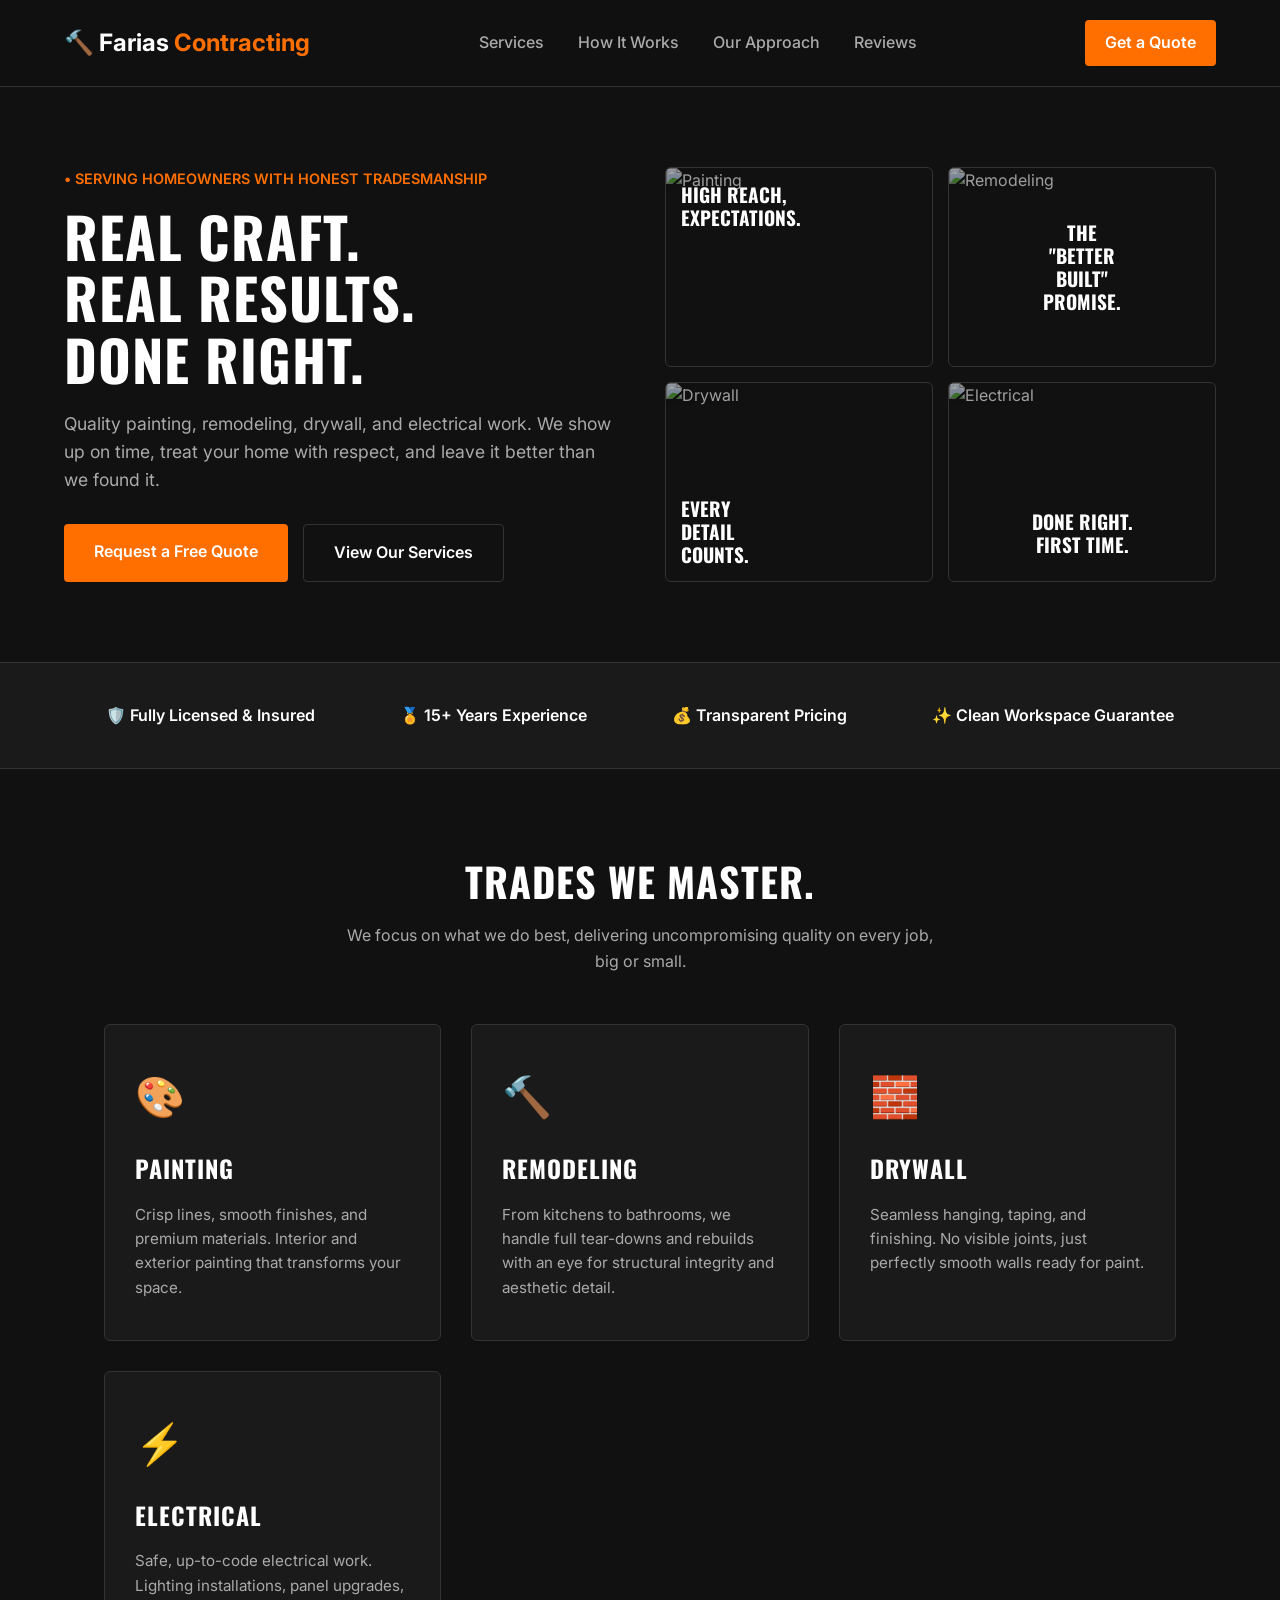
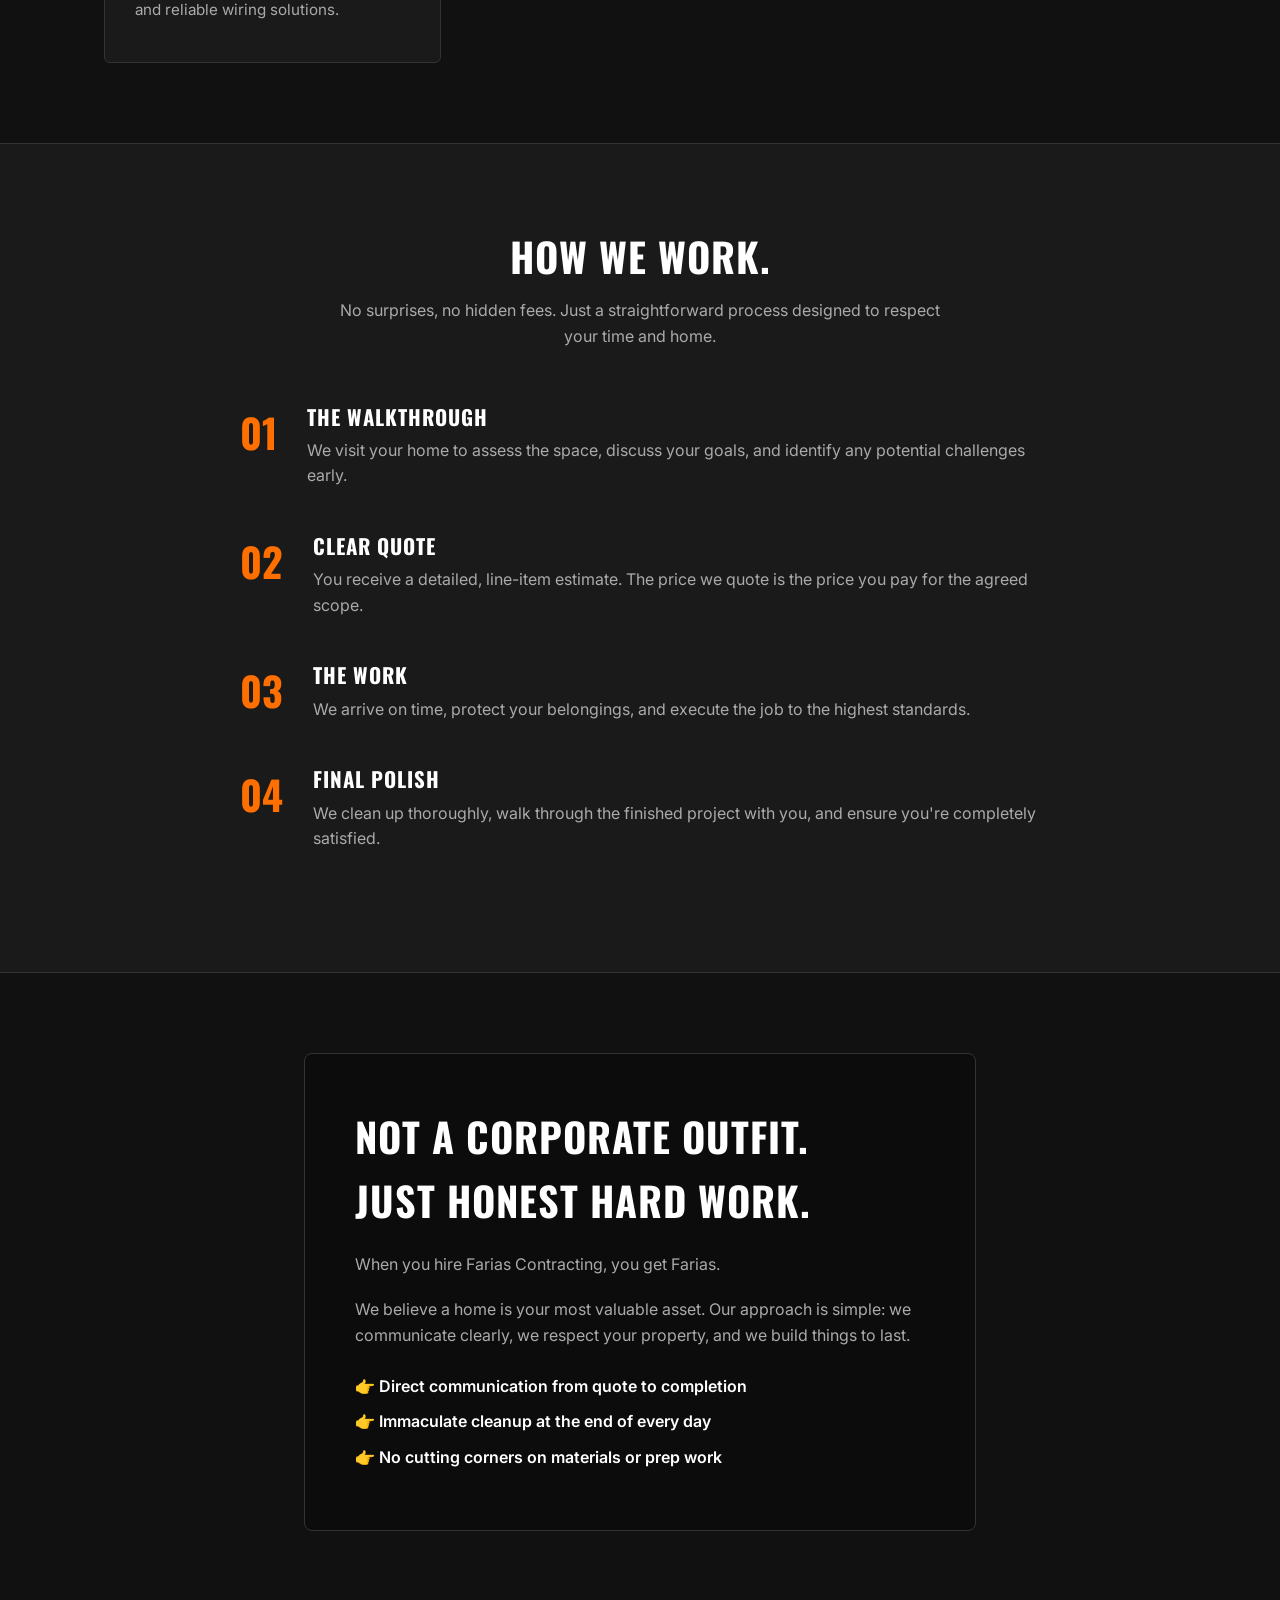
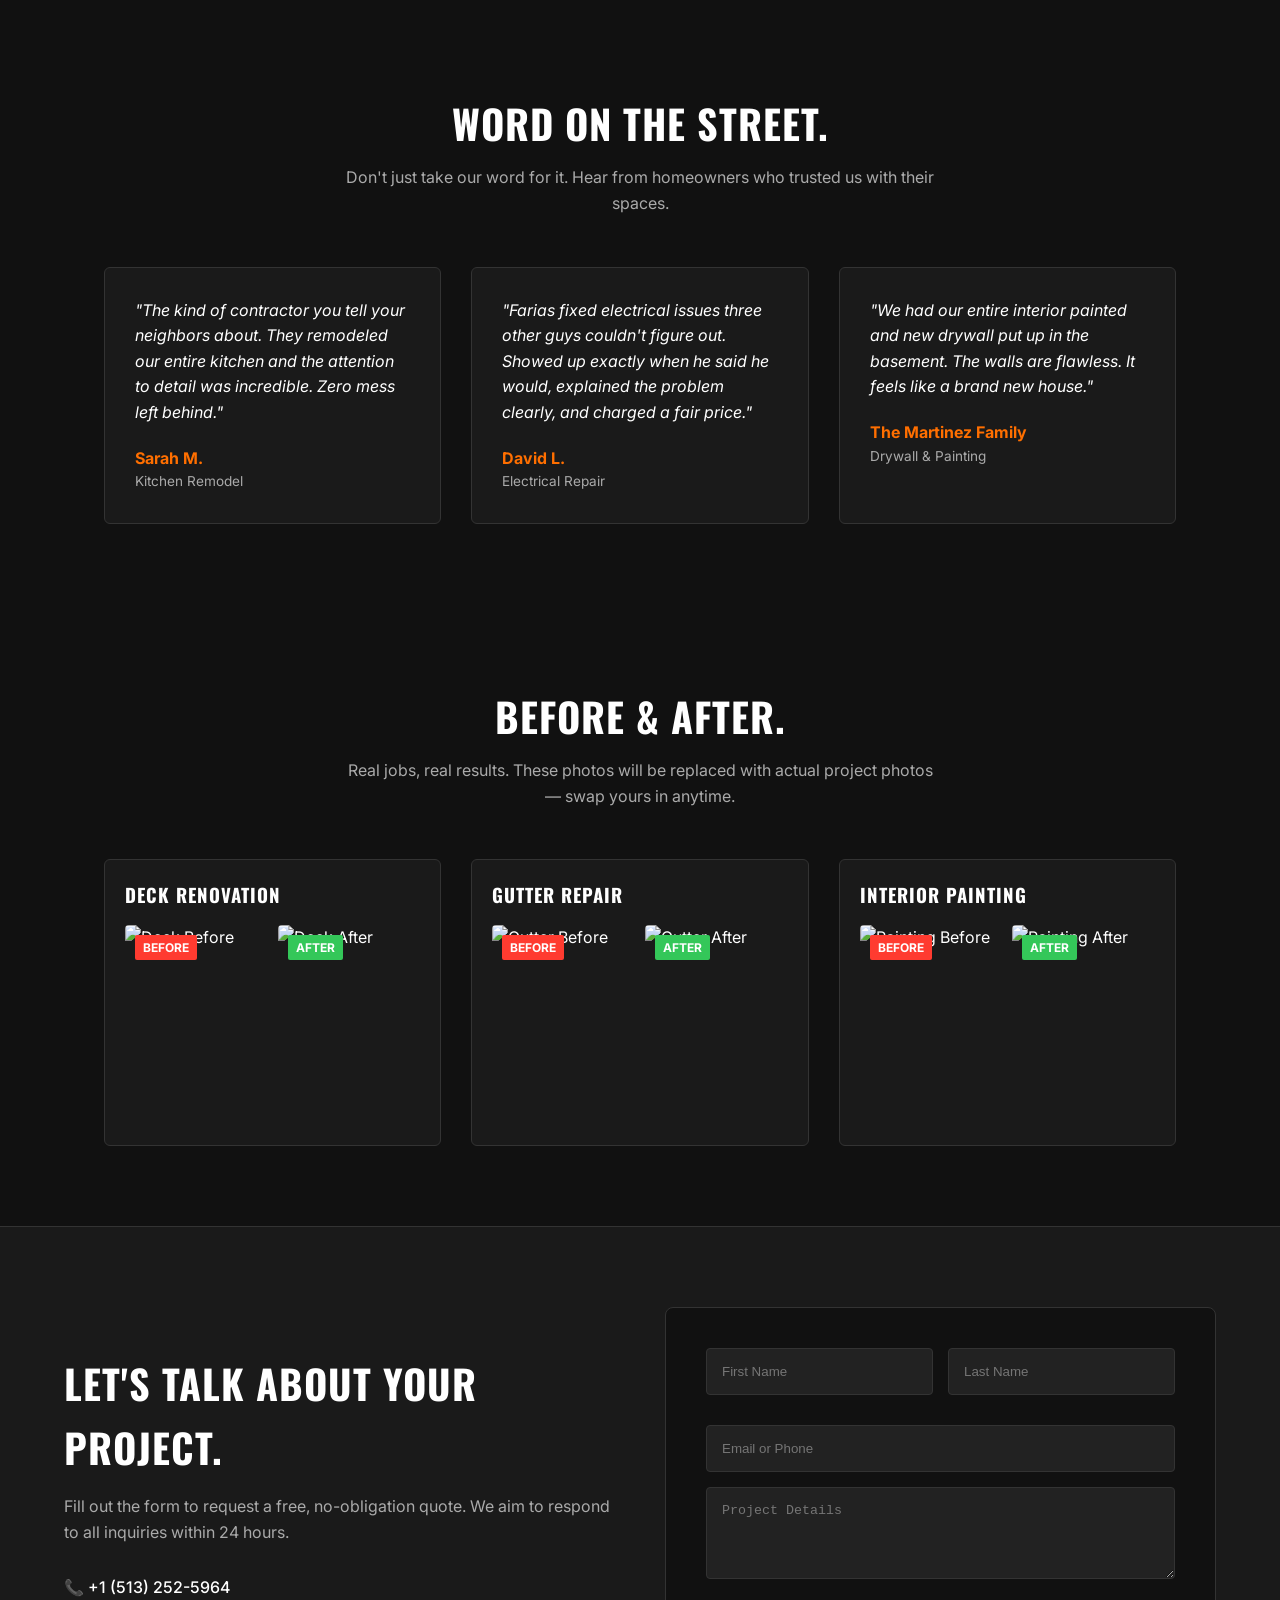
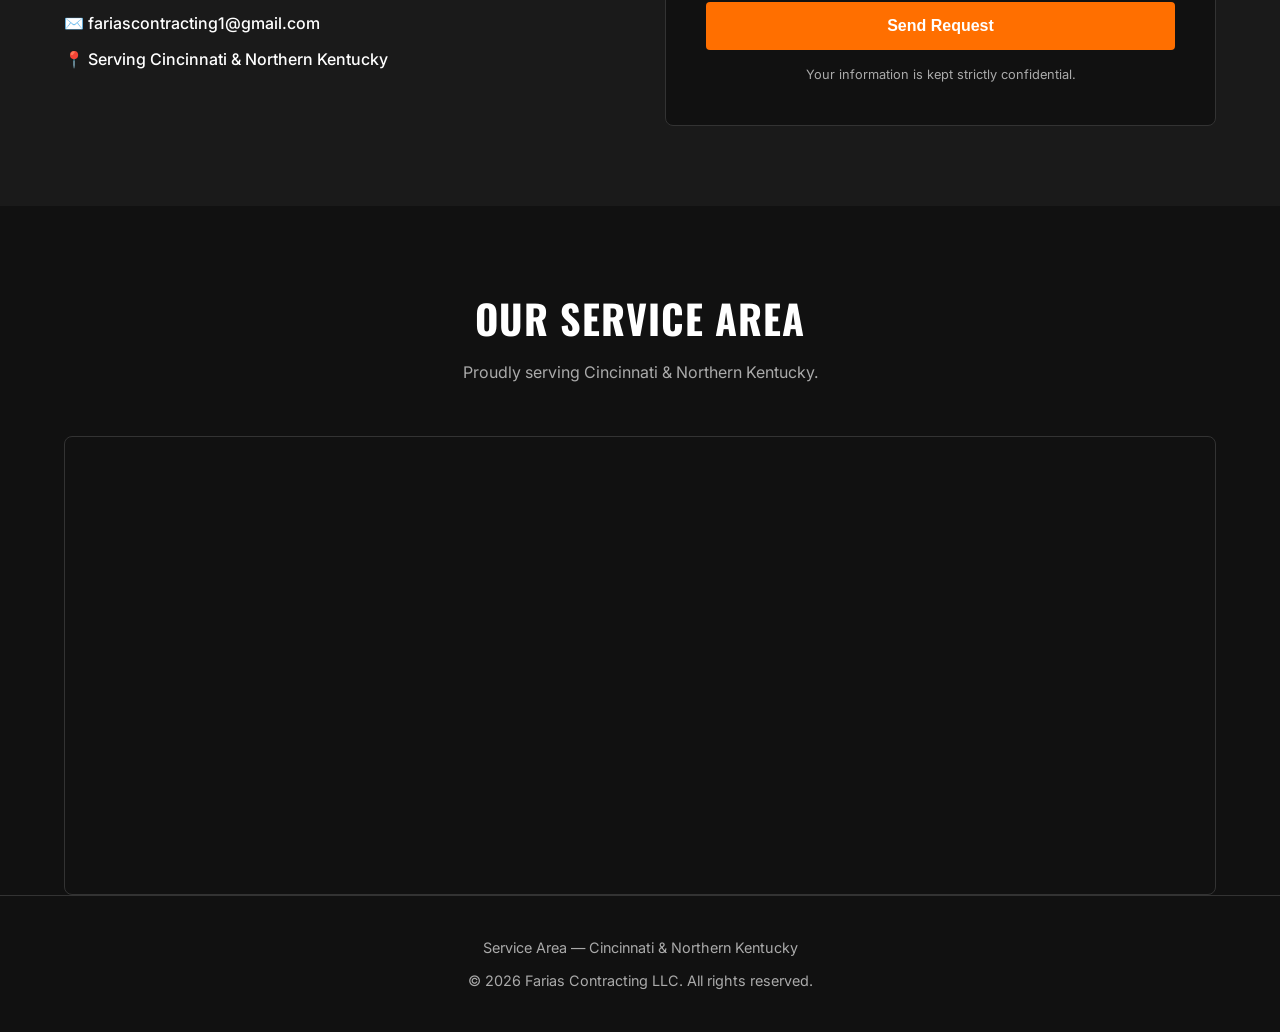
==== index.html @ 1b26d3fe "Add files via upload" ====
<!DOCTYPE html>
<html lang="en">
<head>
  <meta charset="UTF-8" />
  <meta name="viewport" content="width=device-width, initial-scale=1.0" />
  <title>Farias Contracting | Real Craft. Real Results. Done Right.</title>
  <link rel="stylesheet" href="styles.css" />
  <!-- Google Fonts for the exact typography look -->
  <link rel="preconnect" href="https://fonts.googleapis.com">
  <link rel="preconnect" href="https://fonts.gstatic.com" crossorigin>
  <!-- Impactful sans-serif headlines & clean body font -->
  <link href="https://fonts.googleapis.com/css2?family=Oswald:wght=600;700&family=Inter:wght=400;500;600&display=swap" rel="stylesheet">
</head>
<body>

  <!-- Header Navigation -->
  <header class="navbar">
    <div class="logo">
      <span class="logo-icon">🔨</span> Farias <span class="logo-highlight">Contracting</span>
    </div>
    <nav class="nav-links">
      <a href="#services">Services</a>
      <a href="#how-it-works">How It Works</a>
      <a href="#approach">Our Approach</a>
      <a href="#reviews">Reviews</a>
    </nav>
    <a href="#contact" class="btn-quote-header">Get a Quote</a>
  </header>

  <!-- Hero Section -->
  <section class="hero-section">
    <div class="hero-container">
      
      <!-- Left Content Column -->
      <div class="hero-text-side">
        <div class="sub-tag">
          <span class="orange-dot">•</span> Serving homeowners with honest tradesmanship
        </div>
        <h1 class="main-headline">
          REAL CRAFT.<br>
          REAL RESULTS.<br>
          DONE RIGHT.
        </h1>
        <p class="hero-description">
          Quality painting, remodeling, drywall, and electrical work. We show up on time, treat your home with respect, and leave it better than we found it.
        </p>
        <div class="hero-cta-group">
          <a href="#contact" class="btn-orange">Request a Free Quote</a>
          <a href="#services" class="btn-outline">View Our Services</a>
        </div>
      </div>

      <!-- Right Media Column (Grid Image Collage) -->
      <div class="hero-image-side">
        <div class="image-grid">
          <div class="grid-item">
            <img src="https://images.unsplash.com/photo-1562259949-e8e7689d7828?auto=format&fit=crop&w=500&q=80" alt="Painting" />
            <div class="img-overlay-text text-left-top">HIGH REACH,<br><span class="highlight">EXPECTATIONS.</span></div>
          </div>
          <div class="grid-item">
            <img src="https://images.unsplash.com/photo-1581094288338-2314dddb7ece?auto=format&fit=crop&w=500&q=80" alt="Remodeling" />
            <div class="img-overlay-text text-center">THE<br>"BETTER BUILT"<br>PROMISE.</div>
          </div>
          <div class="grid-item">
            <img src="https://images.unsplash.com/photo-1621905251189-08b45d6a269e?auto=format&fit=crop&w=500&q=80" alt="Drywall" />
            <div class="img-overlay-text text-left-bottom">EVERY<br>DETAIL<br>COUNTS.</div>
          </div>
          <div class="grid-item">
            <img src="https://images.unsplash.com/photo-1504307651254-35680f356dfd?auto=format&fit=crop&w=500&q=80" alt="Electrical" />
            <div class="img-overlay-text text-center-bottom">DONE RIGHT.<br>FIRST TIME.</div>
          </div>
        </div>
      </div>

    </div>
  </section>

  <!-- Badges / Trust Markers -->
  <section class="trust-badges">
    <div class="badge-item">🛡️ Fully Licensed & Insured</div>
    <div class="badge-item">🏅 15+ Years Experience</div>
    <div class="badge-item">💰 Transparent Pricing</div>
    <div class="badge-item">✨ Clean Workspace Guarantee</div>
  </section>

  <!-- Trades Section -->
  <section id="services" class="trades-section">
    <div class="section-title-wrap">
      <h2 class="section-headline">TRADES WE MASTER.</h2>
      <p class="section-subtext">We focus on what we do best, delivering uncompromising quality on every job, big or small.</p>
    </div>
    
    <div class="trades-grid">
      <div class="trade-card">
        <div class="trade-icon">🎨</div>
        <h3>Painting</h3>
        <p>Crisp lines, smooth finishes, and premium materials. Interior and exterior painting that transforms your space.</p>
      </div>
      <div class="trade-card">
        <div class="trade-icon">🔨</div>
        <h3>Remodeling</h3>
        <p>From kitchens to bathrooms, we handle full tear-downs and rebuilds with an eye for structural integrity and aesthetic detail.</p>
      </div>
      <div class="trade-card">
        <div class="trade-icon">🧱</div>
        <h3>Drywall</h3>
        <p>Seamless hanging, taping, and finishing. No visible joints, just perfectly smooth walls ready for paint.</p>
      </div>
      <div class="trade-card">
        <div class="trade-icon">⚡</div>
        <h3>Electrical</h3>
        <p>Safe, up-to-code electrical work. Lighting installations, panel upgrades, and reliable wiring solutions.</p>
      </div>
    </div>
  </section>

  <!-- Process Section -->
  <section id="how-it-works" class="process-section">
    <div class="section-title-wrap">
      <h2 class="section-headline">HOW WE WORK.</h2>
      <p class="section-subtext">No surprises, no hidden fees. Just a straightforward process designed to respect your time and home.</p>
    </div>

    <div class="process-list">
      <div class="process-step">
        <div class="step-num">01</div>
        <div class="step-content">
          <h3>The Walkthrough</h3>
          <p>We visit your home to assess the space, discuss your goals, and identify any potential challenges early.</p>
        </div>
      </div>
      <div class="process-step">
        <div class="step-num">02</div>
        <div class="step-content">
          <h3>Clear Quote</h3>
          <p>You receive a detailed, line-item estimate. The price we quote is the price you pay for the agreed scope.</p>
        </div>
      </div>
      <div class="process-step">
        <div class="step-num">03</div>
        <div class="step-content">
          <h3>The Work</h3>
          <p>We arrive on time, protect your belongings, and execute the job to the highest standards.</p>
        </div>
      </div>
      <div class="process-step">
        <div class="step-num">04</div>
        <div class="step-content">
          <h3>Final Polish</h3>
          <p>We clean up thoroughly, walk through the finished project with you, and ensure you're completely satisfied.</p>
        </div>
      </div>
    </div>
  </section>

  <!-- Approach Section -->
  <section id="approach" class="approach-section">
    <div class="approach-box">
      <h2 class="section-headline">NOT A CORPORATE OUTFIT.<br>JUST HONEST HARD WORK.</h2>
      <p>When you hire Farias Contracting, you get Farias.</p>
      <p>We believe a home is your most valuable asset. Our approach is simple: we communicate clearly, we respect your property, and we build things to last.</p>
      <ul class="approach-list">
        <li>👉 Direct communication from quote to completion</li>
        <li>👉 Immaculate cleanup at the end of every day</li>
        <li>👉 No cutting corners on materials or prep work</li>
      </ul>
    </div>
  </section>

  <!-- Reviews Section -->
  <section id="reviews" class="reviews-section">
    <div class="section-title-wrap">
      <h2 class="section-headline">WORD ON THE STREET.</h2>
      <p class="section-subtext">Don't just take our word for it. Hear from homeowners who trusted us with their spaces.</p>
    </div>

    <div class="reviews-grid">
      <div class="review-card">
        <p class="review-text">"The kind of contractor you tell your neighbors about. They remodeled our entire kitchen and the attention to detail was incredible. Zero mess left behind."</p>
        <div class="review-author">Sarah M.</div>
        <div class="review-project">Kitchen Remodel</div>
      </div>
      <div class="review-card">
        <p class="review-text">"Farias fixed electrical issues three other guys couldn't figure out. Showed up exactly when he said he would, explained the problem clearly, and charged a fair price."</p>
        <div class="review-author">David L.</div>
        <div class="review-project">Electrical Repair</div>
      </div>
      <div class="review-card">
        <p class="review-text">"We had our entire interior painted and new drywall put up in the basement. The walls are flawless. It feels like a brand new house."</p>
        <div class="review-author">The Martinez Family</div>
        <div class="review-project">Drywall & Painting</div>
      </div>
    </div>
  </section>

  <!-- Gallery Section -->
  <section class="gallery-section">
    <div class="section-title-wrap">
      <h2 class="section-headline">BEFORE & AFTER.</h2>
      <p class="section-subtext">Real jobs, real results. These photos will be replaced with actual project photos — swap yours in anytime.</p>
    </div>

    <div class="gallery-grid">
      <div class="gallery-card">
        <h3>Deck Renovation</h3>
        <div class="split-view">
          <div class="pane"><span class="badge-pane">Before</span><img src="https://images.unsplash.com/photo-1541888946425-d81bb19240f5?auto=format&fit=crop&w=400&q=80" alt="Deck Before" /></div>
          <div class="pane"><span class="badge-pane panel-after">After</span><img src="https://images.unsplash.com/photo-1600585154340-be6161a56a0c?auto=format&fit=crop&w=400&q=80" alt="Deck After" /></div>
        </div>
      </div>
      <div class="gallery-card">
        <h3>Gutter Repair</h3>
        <div class="split-view">
          <div class="pane"><span class="badge-pane">Before</span><img src="https://images.unsplash.com/photo-1504307651254-35680f356dfd?auto=format&fit=crop&w=400&q=80" alt="Gutter Before" /></div>
          <div class="pane"><span class="badge-pane panel-after">After</span><img src="https://images.unsplash.com/photo-1513694203232-719a280e022f?auto=format&fit=crop&w=400&q=80" alt="Gutter After" /></div>
        </div>
      </div>
      <div class="gallery-card">
        <h3>Interior Painting</h3>
        <div class="split-view">
          <div class="pane"><span class="badge-pane">Before</span><img src="https://images.unsplash.com/photo-1562259949-e8e7689d7828?auto=format&fit=crop&w=400&q=80" alt="Painting Before" /></div>
          <div class="pane"><span class="badge-pane panel-after">After</span><img src="https://images.unsplash.com/photo-1589939705384-5185137a7f0f?auto=format&fit=crop&w=400&q=80" alt="Painting After" /></div>
        </div>
      </div>
    </div>
  </section>

  <!-- Contact Form Section -->
  <section id="contact" class="contact-section">
    <div class="contact-grid">
      <div class="contact-info-side">
        <h2 class="section-headline">LET'S TALK ABOUT YOUR PROJECT.</h2>
        <p class="contact-sub">Fill out the form to request a free, no-obligation quote. We aim to respond to all inquiries within 24 hours.</p>
        
        <div class="direct-meta">
          <p class="phone">📞 +1 (513) 252-5964</p>
          <p class="email">✉️ fariascontracting1@gmail.com</p>
          <p class="location">📍 Serving Cincinnati & Northern Kentucky</p>
        </div>
      </div>

      <div class="contact-form-side">
        <!-- Form submission processed via JavaScript -->
        <form class="quote-form" id="form">
          <!-- Active Web3Forms Access Key -->
          <input type="hidden" name="access_key" value="7b9f495d-37fe-48d5-962d-6b1087702b74" />
          
          <!-- Optional: Honeypot Spam Protection (Invisible to humans) -->
          <input type="checkbox" name="botcheck" class="hidden-honeypot" style="display: none;" />

          <div class="form-row-2">
            <input type="text" name="First Name" placeholder="First Name" required />
            <input type="text" name="Last Name" placeholder="Last Name" required />
          </div>
          <input type="text" name="Email or Phone" placeholder="Email or Phone" required />
          <textarea name="Project Details" rows="4" placeholder="Project Details" required></textarea>
          
          <button type="submit" class="btn-submit" id="btn-submit">Send Request</button>
          <span class="form-disclaimer">Your information is kept strictly confidential.</span>
        </form>
      </div>
    </div>
  </section>

  <!-- Service Area Map Section -->
  <section class="map-section">
    <div class="section-title-wrap">
      <h2 class="section-headline">OUR SERVICE AREA</h2>
      <p class="section-subtext">Proudly serving Cincinnati & Northern Kentucky.</p>
    </div>
    <div class="map-container">
      <!-- Google Map centered on NKY/Cincinnati area -->
      <iframe 
        src="https://www.google.com/maps/embed?pb=!1m18!1m12!1m3!1d99043.27218684784!2d-84.60447348911739!3d39.043516719119634!2m3!1f0!2f0!3f0!3m2!1i1024!2i768!4f13.1!3m3!1m2!1s0x8841b1579be4063b%3A0xe54d24263ffcf701!2sNorthern%20Kentucky%2C%20KY!5e0!3m2!1sen!2sus!4v1710000000000!5m2!1sen!2sus" 
        width="100%" 
        height="450" 
        style="border:0;" 
        allowfullscreen="" 
        loading="lazy" 
        referrerpolicy="no-referrer-when-downgrade">
      </iframe>
    </div>
  </section>

  <!-- Footer -->
  <footer class="main-footer">
    <p>Service Area — Cincinnati & Northern Kentucky</p>
    <p class="copyright">&copy; 2026 Farias Contracting LLC. All rights reserved.</p>
  </footer>

  <!-- JavaScript to bypass McAfee WebAdvisor by sending data in the background -->
  <script>
    const form = document.getElementById('form');
    const submitBtn = document.getElementById('btn-submit');

    form.addEventListener('submit', function(e) {
      e.preventDefault();
      
      submitBtn.innerText = "Sending...";
      submitBtn.disabled = true;

      const formData = new FormData(form);
      const object = Object.fromEntries(formData);
      const json = JSON.stringify(object);

      fetch('https://api.web3forms.com/submit', {
        method: 'POST',
        headers: {
          'Content-Type': 'application/json',
          'Accept': 'application/json'
        },
        body: json
      })
      .then(async (response) => {
        let json = await response.json();
        if (response.status == 200) {
          // Successfully sent! Redirect directly to your local thank-you page.
          window.location.href = "thank-you.html";
        } else {
          console.log(response);
          alert(json.message || "Something went wrong. Please try again.");
          submitBtn.innerText = "Send Request";
          submitBtn.disabled = false;
        }
      })
      .catch(error => {
        console.log(error);
        alert("Form submission failed. Please check your internet connection.");
        submitBtn.innerText = "Send Request";
        submitBtn.disabled = false;
      });
    });
  </script>

</body>
</html>
---- styles.css ----
/* ==========================================
   FARIAS CONTRACTING - CORE STYLES
   ========================================== */

/* Reset & Base Variables */
* {
  margin: 0;
  padding: 0;
  box-sizing: border-box;
}

:root {
  --primary: #ff6f00;      /* Safety/Construction Orange */
  --primary-hover: #e06200;
  --dark-bg: #111111;      /* Deep Charcoal Black */
  --card-bg: #1a1a1a;      /* Medium Gray Card Background */
  --text-main: #ffffff;
  --text-muted: #aaaaaa;
  --border-color: #333333;
}

html {
  scroll-behavior: smooth;
  font-family: 'Inter', sans-serif;
  background-color: var(--dark-bg);
  color: var(--text-main);
}

body {
  line-height: 1.6;
}

/* Typography Helpers */
h1, h2, h3 {
  font-family: 'Oswald', sans-serif;
  text-transform: uppercase;
  letter-spacing: 1px;
}

/* Header & Navbar */
.navbar {
  display: flex;
  justify-content: space-between;
  align-items: center;
  padding: 20px 5%;
  background-color: rgba(17, 17, 17, 0.95);
  border-bottom: 1px solid var(--border-color);
  position: sticky;
  top: 0;
  z-index: 1000;
}

.logo {
  font-size: 1.5rem;
  font-weight: 700;
  color: var(--text-main);
}

.logo-highlight {
  color: var(--primary);
}

.nav-links a {
  color: var(--text-muted);
  text-decoration: none;
  margin: 0 15px;
  font-weight: 500;
  transition: color 0.3s;
}

.nav-links a:hover {
  color: var(--primary);
}

.btn-quote-header {
  background-color: var(--primary);
  color: #fff;
  text-decoration: none;
  padding: 10px 20px;
  border-radius: 4px;
  font-weight: 600;
  transition: background 0.3s;
}

.btn-quote-header:hover {
  background-color: var(--primary-hover);
}

/* Hero Section */
.hero-section {
  padding: 80px 5%;
  border-bottom: 1px solid var(--border-color);
}

.hero-container {
  display: grid;
  grid-template-columns: 1fr 1fr;
  gap: 50px;
  align-items: center;
  max-width: 1200px;
  margin: 0 auto;
}

.sub-tag {
  color: var(--primary);
  font-weight: 600;
  margin-bottom: 15px;
  font-size: 0.9rem;
  text-transform: uppercase;
}

.main-headline {
  font-size: 3.5rem;
  line-height: 1.1;
  margin-bottom: 20px;
}

.hero-description {
  color: var(--text-muted);
  font-size: 1.1rem;
  margin-bottom: 30px;
}

.hero-cta-group {
  display: flex;
  gap: 15px;
}

.btn-orange {
  background-color: var(--primary);
  color: #fff;
  text-decoration: none;
  padding: 15px 30px;
  border-radius: 4px;
  font-weight: 600;
  transition: background 0.3s;
}

.btn-orange:hover {
  background-color: var(--primary-hover);
}

.btn-outline {
  border: 1px solid var(--border-color);
  color: var(--text-main);
  text-decoration: none;
  padding: 15px 30px;
  border-radius: 4px;
  font-weight: 600;
  transition: background 0.3s, border-color 0.3s;
}

.btn-outline:hover {
  background-color: var(--card-bg);
  border-color: var(--text-muted);
}

/* Image Grid Collage */
.hero-image-side .image-grid {
  display: grid;
  grid-template-columns: 1fr 1fr;
  gap: 15px;
}

.grid-item {
  position: relative;
  border-radius: 6px;
  overflow: hidden;
  height: 200px;
  border: 1px solid var(--border-color);
}

.grid-item img {
  width: 100%;
  height: 100%;
  object-fit: cover;
  opacity: 0.6;
  transition: transform 0.5s ease;
}

.grid-item:hover img {
  transform: scale(1.05);
  opacity: 0.8;
}

.img-overlay-text {
  position: absolute;
  font-family: 'Oswald', sans-serif;
  color: #fff;
  font-weight: bold;
  padding: 15px;
  font-size: 1.2rem;
  line-height: 1.2;
}

.text-left-top { top: 0; left: 0; }
.text-center { top: 50%; left: 50%; transform: translate(-50%, -50%); text-align: center; }
.text-left-bottom { bottom: 0; left: 0; }
.text-center-bottom { bottom: 10px; left: 50%; transform: translateX(-50%); text-align: center; }

/* Trust Badges */
.trust-badges {
  display: flex;
  justify-content: space-around;
  flex-wrap: wrap;
  background-color: var(--card-bg);
  padding: 30px 5%;
  border-bottom: 1px solid var(--border-color);
}

.badge-item {
  font-weight: 600;
  margin: 10px;
}

/* Trades/Services Section */
.trades-section {
  padding: 80px 5%;
  max-width: 1200px;
  margin: 0 auto;
}

.section-title-wrap {
  text-align: center;
  margin-bottom: 50px;
}

.section-headline {
  font-size: 2.5rem;
  color: var(--text-main);
}

.section-subtext {
  color: var(--text-muted);
  max-width: 600px;
  margin: 10px auto 0;
}

.trades-grid {
  display: grid;
  grid-template-columns: repeat(auto-fit, minmax(250px, 1fr));
  gap: 30px;
}

.trade-card {
  background-color: var(--card-bg);
  border: 1px solid var(--border-color);
  padding: 40px 30px;
  border-radius: 6px;
  transition: transform 0.3s, border-color 0.3s;
}

.trade-card:hover {
  transform: translateY(-5px);
  border-color: var(--primary);
}

.trade-icon {
  font-size: 2.5rem;
  margin-bottom: 20px;
}

.trade-card h3 {
  font-size: 1.5rem;
  margin-bottom: 15px;
}

.trade-card p {
  color: var(--text-muted);
  font-size: 0.95rem;
}

/* Process Section */
.process-section {
  background-color: var(--card-bg);
  padding: 80px 5%;
  border-top: 1px solid var(--border-color);
  border-bottom: 1px solid var(--border-color);
}

.process-list {
  max-width: 800px;
  margin: 50px auto 0;
}

.process-step {
  display: flex;
  gap: 30px;
  margin-bottom: 40px;
}

.step-num {
  font-family: 'Oswald', sans-serif;
  font-size: 2.5rem;
  color: var(--primary);
  font-weight: bold;
}

.step-content h3 {
  font-size: 1.3rem;
  margin-bottom: 5px;
}

.step-content p {
  color: var(--text-muted);
}

/* Approach Section */
.approach-section {
  padding: 80px 5%;
  max-width: 800px;
  margin: 0 auto;
}

.approach-box {
  background-color: #0c0c0c;
  border: 1px solid var(--border-color);
  padding: 50px;
  border-radius: 8px;
}

.approach-box p {
  margin: 20px 0;
  color: var(--text-muted);
}

.approach-list {
  list-style: none;
  margin-top: 25px;
}

.approach-list li {
  margin: 10px 0;
  font-weight: 600;
}

/* Reviews Section */
.reviews-section {
  padding: 80px 5%;
  max-width: 1200px;
  margin: 0 auto;
}

.reviews-grid {
  display: grid;
  grid-template-columns: repeat(auto-fit, minmax(300px, 1fr));
  gap: 30px;
}

.review-card {
  background-color: var(--card-bg);
  border: 1px solid var(--border-color);
  padding: 30px;
  border-radius: 6px;
}

.review-text {
  font-style: italic;
  color: var(--text-main);
  margin-bottom: 20px;
}

.review-author {
  font-weight: bold;
  color: var(--primary);
}

.review-project {
  color: var(--text-muted);
  font-size: 0.85rem;
}

/* Gallery Section */
.gallery-section {
  padding: 80px 5%;
  max-width: 1200px;
  margin: 0 auto;
}

.gallery-grid {
  display: grid;
  grid-template-columns: repeat(auto-fit, minmax(300px, 1fr));
  gap: 30px;
}

.gallery-card {
  background-color: var(--card-bg);
  border: 1px solid var(--border-color);
  padding: 20px;
  border-radius: 6px;
}

.gallery-card h3 {
  margin-bottom: 15px;
}

.split-view {
  display: flex;
  gap: 10px;
}

.pane {
  position: relative;
  flex: 1;
  height: 200px;
  border-radius: 4px;
  overflow: hidden;
}

.pane img {
  width: 100%;
  height: 100%;
  object-fit: cover;
}

.badge-pane {
  position: absolute;
  top: 10px;
  left: 10px;
  background-color: #ff3b30;
  color: #fff;
  font-size: 0.75rem;
  font-weight: bold;
  padding: 3px 8px;
  border-radius: 2px;
  text-transform: uppercase;
}

.panel-after {
  background-color: #34c759;
}

/* Contact Form Section */
.contact-section {
  background-color: var(--card-bg);
  padding: 80px 5%;
  border-top: 1px solid var(--border-color);
}

.contact-grid {
  display: grid;
  grid-template-columns: 1fr 1fr;
  gap: 50px;
  max-width: 1200px;
  margin: 0 auto;
  align-items: center;
}

.contact-sub {
  color: var(--text-muted);
  margin: 15px 0 30px;
}

.direct-meta p {
  margin-bottom: 10px;
  font-weight: 500;
}

.quote-form {
  background-color: var(--dark-bg);
  padding: 40px;
  border-radius: 8px;
  border: 1px solid var(--border-color);
}

.form-row-2 {
  display: grid;
  grid-template-columns: 1fr 1fr;
  gap: 15px;
  margin-bottom: 15px;
}

.quote-form input,
.quote-form textarea {
  width: 100%;
  padding: 15px;
  background-color: #222;
  border: 1px solid var(--border-color);
  color: #fff;
  border-radius: 4px;
  margin-bottom: 15px;
}

.quote-form input:focus,
.quote-form textarea:focus {
  outline: none;
  border-color: var(--primary);
}

.btn-submit {
  width: 100%;
  padding: 15px;
  background-color: var(--primary);
  color: #fff;
  border: none;
  border-radius: 4px;
  font-weight: 600;
  font-size: 1rem;
  cursor: pointer;
  transition: background 0.3s;
}

.btn-submit:hover {
  background-color: var(--primary-hover);
}

.form-disclaimer {
  display: block;
  text-align: center;
  font-size: 0.8rem;
  color: var(--text-muted);
  margin-top: 15px;
}

/* Map Section */
.map-section {
  padding: 80px 5% 0;
}

.map-container {
  max-width: 1200px;
  margin: 0 auto;
  border-radius: 8px;
  overflow: hidden;
  border: 1px solid var(--border-color);
}

/* Footer */
.main-footer {
  text-align: center;
  padding: 40px 5%;
  border-top: 1px solid var(--border-color);
  color: var(--text-muted);
  font-size: 0.9rem;
}

.copyright {
  margin-top: 10px;
}

/* Responsive adjustments */
@media (max-width: 768px) {
  .navbar { flex-direction: column; gap: 15px; text-align: center; }
  .hero-container, .contact-grid { grid-template-columns: 1fr; }
  .main-headline { font-size: 2.5rem; }
  .form-row-2 { grid-template-columns: 1fr; }
}
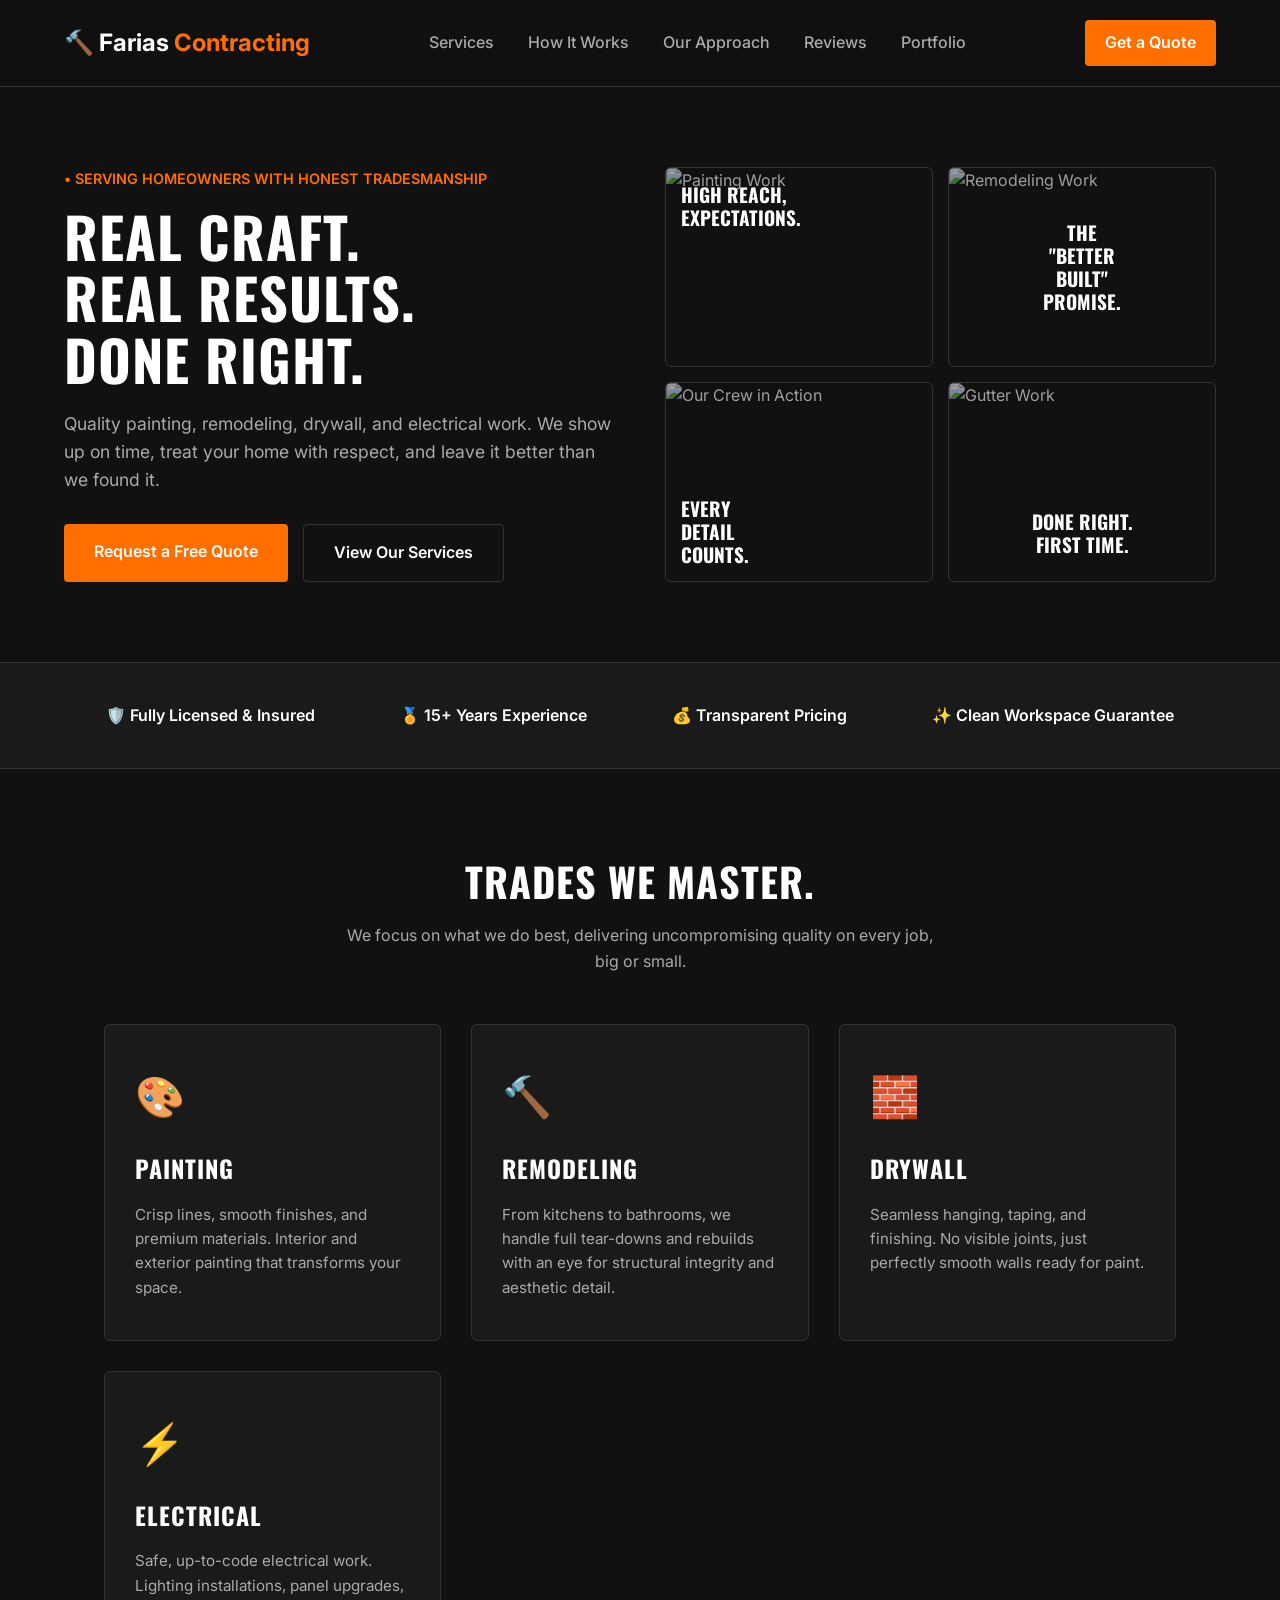
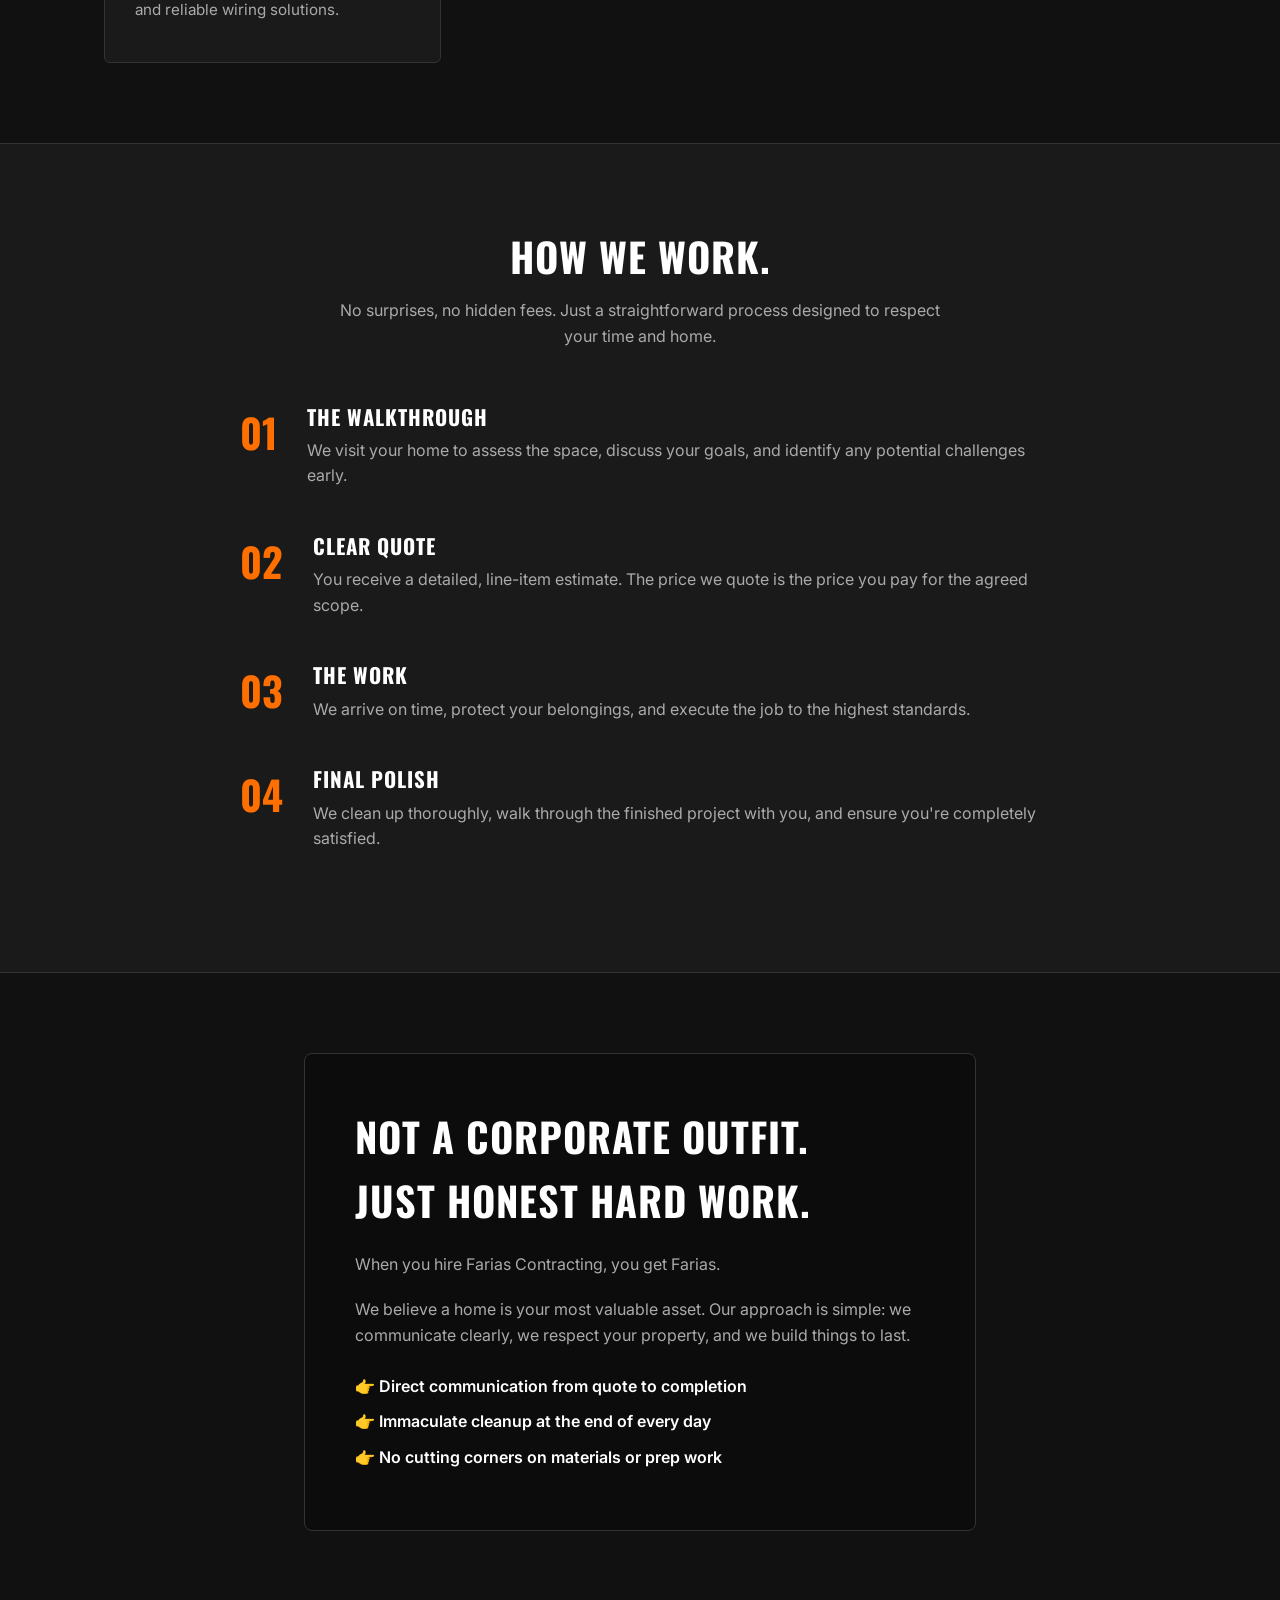
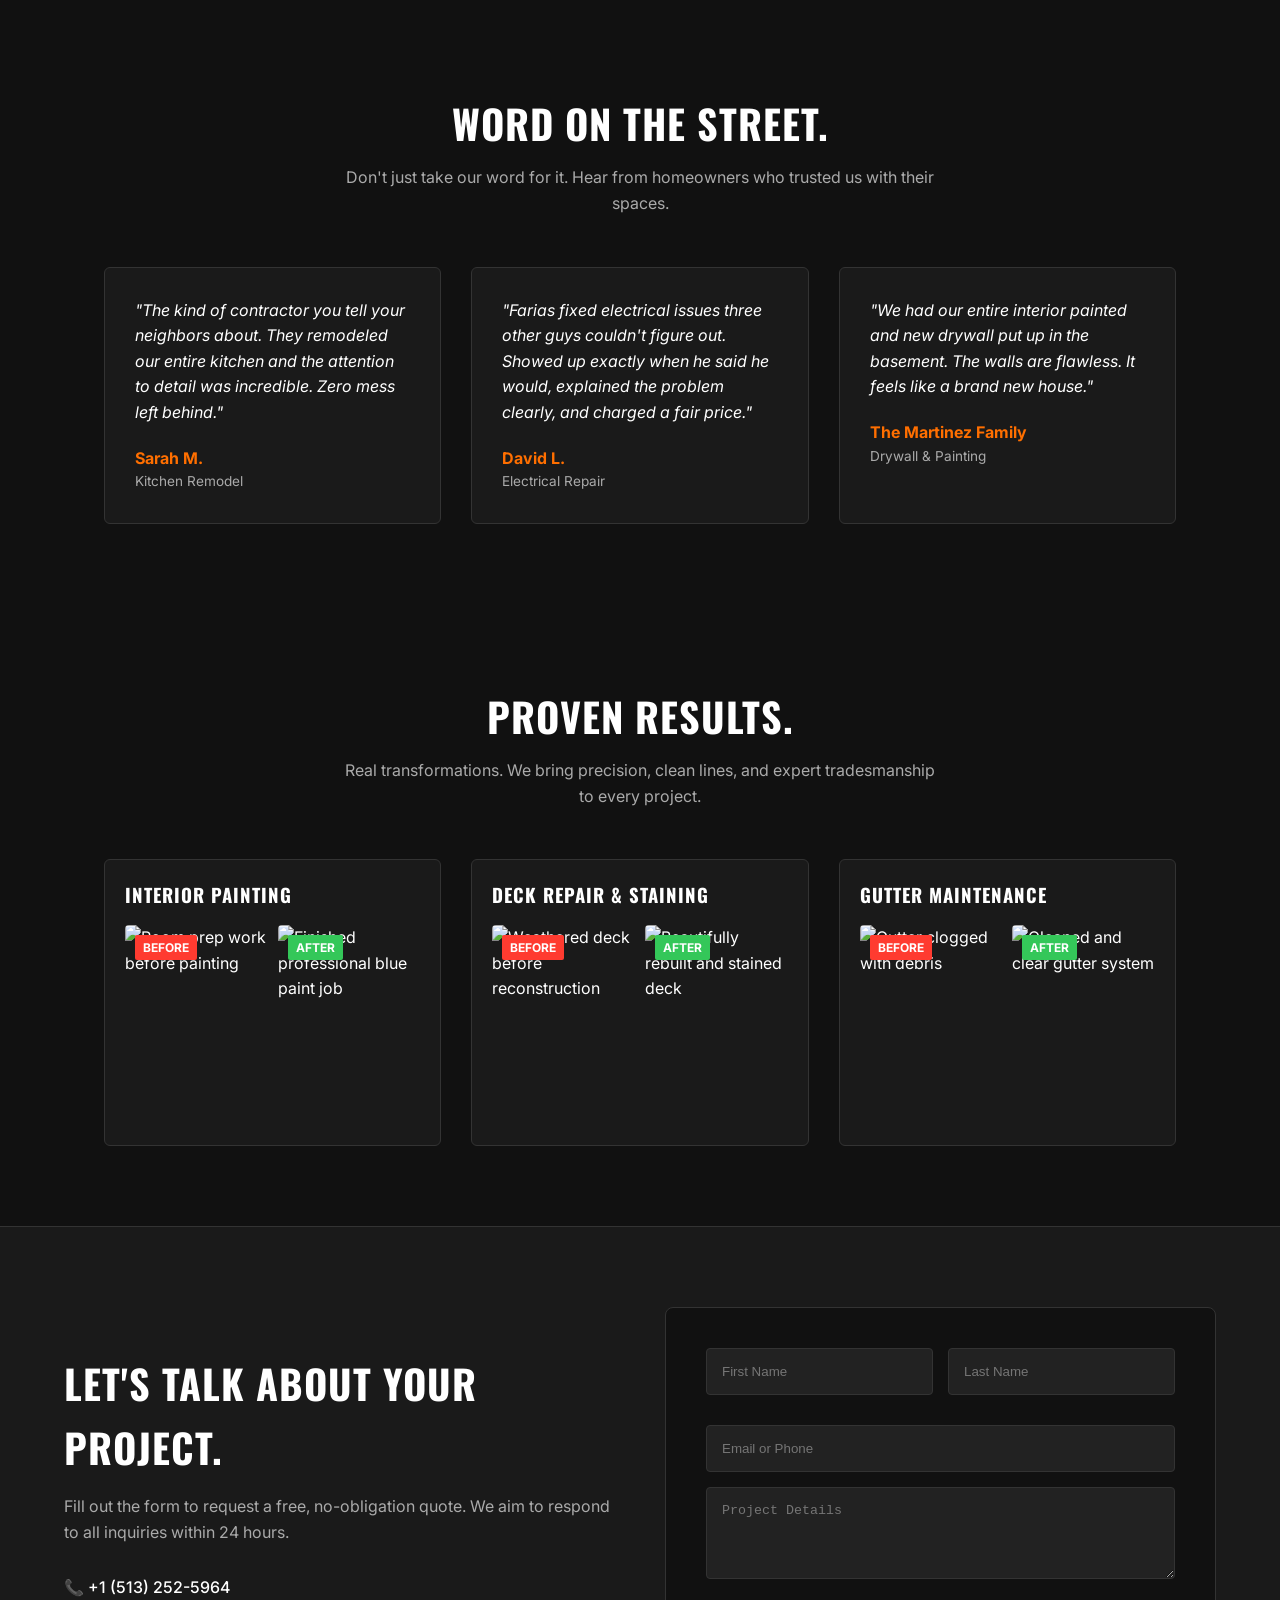
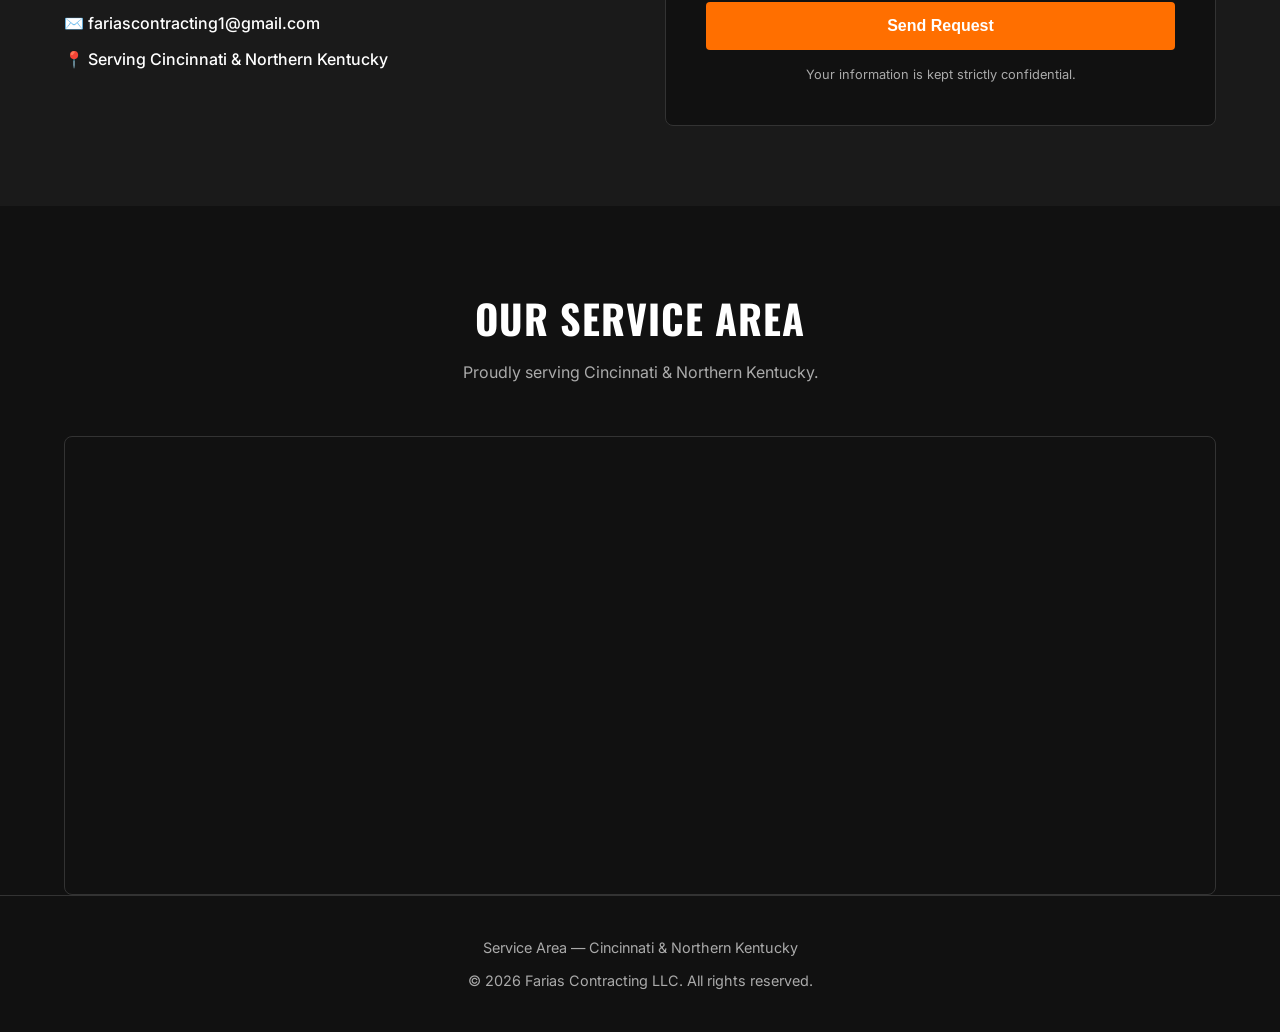
==== commit 3ab9a740: "Update index.html" ====
--- a/index.html
+++ b/index.html
@@ -4,11 +4,10 @@
   <meta charset="UTF-8" />
   <meta name="viewport" content="width=device-width, initial-scale=1.0" />
   <title>Farias Contracting | Real Craft. Real Results. Done Right.</title>
-  <link rel="stylesheet" href="styles.css" />
-  <!-- Google Fonts for the exact typography look -->
+  <link rel="stylesheet" href="styles.css?v=1.1" />
+  <!-- Google Fonts for the typography look -->
   <link rel="preconnect" href="https://fonts.googleapis.com">
   <link rel="preconnect" href="https://fonts.gstatic.com" crossorigin>
-  <!-- Impactful sans-serif headlines & clean body font -->
   <link href="https://fonts.googleapis.com/css2?family=Oswald:wght=600;700&family=Inter:wght=400;500;600&display=swap" rel="stylesheet">
 </head>
 <body>
@@ -23,6 +22,7 @@
       <a href="#how-it-works">How It Works</a>
       <a href="#approach">Our Approach</a>
       <a href="#reviews">Reviews</a>
+      <a href="#gallery">Portfolio</a>
     </nav>
     <a href="#contact" class="btn-quote-header">Get a Quote</a>
   </header>
@@ -54,19 +54,19 @@
       <div class="hero-image-side">
         <div class="image-grid">
           <div class="grid-item">
-            <img src="https://images.unsplash.com/photo-1562259949-e8e7689d7828?auto=format&fit=crop&w=500&q=80" alt="Painting" />
+            <img src="painting-after.jpg" alt="Painting Work" />
             <div class="img-overlay-text text-left-top">HIGH REACH,<br><span class="highlight">EXPECTATIONS.</span></div>
           </div>
           <div class="grid-item">
-            <img src="https://images.unsplash.com/photo-1581094288338-2314dddb7ece?auto=format&fit=crop&w=500&q=80" alt="Remodeling" />
+            <img src="deck-after.jpg" alt="Remodeling Work" />
             <div class="img-overlay-text text-center">THE<br>"BETTER BUILT"<br>PROMISE.</div>
           </div>
           <div class="grid-item">
-            <img src="https://images.unsplash.com/photo-1621905251189-08b45d6a269e?auto=format&fit=crop&w=500&q=80" alt="Drywall" />
+            <img src="crew 1.jpg" alt="Our Crew in Action" />
             <div class="img-overlay-text text-left-bottom">EVERY<br>DETAIL<br>COUNTS.</div>
           </div>
           <div class="grid-item">
-            <img src="https://images.unsplash.com/photo-1504307651254-35680f356dfd?auto=format&fit=crop&w=500&q=80" alt="Electrical" />
+            <img src="gutter-after.jpg" alt="Gutter Work" />
             <div class="img-overlay-text text-center-bottom">DONE RIGHT.<br>FIRST TIME.</div>
           </div>
         </div>
@@ -194,32 +194,55 @@
   </section>
 
   <!-- Gallery Section -->
-  <section class="gallery-section">
-    <div class="section-title-wrap">
-      <h2 class="section-headline">BEFORE & AFTER.</h2>
-      <p class="section-subtext">Real jobs, real results. These photos will be replaced with actual project photos — swap yours in anytime.</p>
+  <section id="gallery" class="gallery-section">
+    <div class="section-title-wrap">
+      <h2 class="section-headline">PROVEN RESULTS.</h2>
+      <p class="section-subtext">Real transformations. We bring precision, clean lines, and expert tradesmanship to every project.</p>
     </div>
 
     <div class="gallery-grid">
-      <div class="gallery-card">
-        <h3>Deck Renovation</h3>
-        <div class="split-view">
-          <div class="pane"><span class="badge-pane">Before</span><img src="https://images.unsplash.com/photo-1541888946425-d81bb19240f5?auto=format&fit=crop&w=400&q=80" alt="Deck Before" /></div>
-          <div class="pane"><span class="badge-pane panel-after">After</span><img src="https://images.unsplash.com/photo-1600585154340-be6161a56a0c?auto=format&fit=crop&w=400&q=80" alt="Deck After" /></div>
-        </div>
-      </div>
-      <div class="gallery-card">
-        <h3>Gutter Repair</h3>
-        <div class="split-view">
-          <div class="pane"><span class="badge-pane">Before</span><img src="https://images.unsplash.com/photo-1504307651254-35680f356dfd?auto=format&fit=crop&w=400&q=80" alt="Gutter Before" /></div>
-          <div class="pane"><span class="badge-pane panel-after">After</span><img src="https://images.unsplash.com/photo-1513694203232-719a280e022f?auto=format&fit=crop&w=400&q=80" alt="Gutter After" /></div>
-        </div>
-      </div>
+      <!-- Project 1: Painting -->
       <div class="gallery-card">
         <h3>Interior Painting</h3>
         <div class="split-view">
-          <div class="pane"><span class="badge-pane">Before</span><img src="https://images.unsplash.com/photo-1562259949-e8e7689d7828?auto=format&fit=crop&w=400&q=80" alt="Painting Before" /></div>
-          <div class="pane"><span class="badge-pane panel-after">After</span><img src="https://images.unsplash.com/photo-1589939705384-5185137a7f0f?auto=format&fit=crop&w=400&q=80" alt="Painting After" /></div>
+          <div class="pane">
+            <span class="badge-pane">Before</span>
+            <img src="painting-before.jpg" alt="Room prep work before painting" />
+          </div>
+          <div class="pane">
+            <span class="badge-pane panel-after">After</span>
+            <img src="painting-after.jpg" alt="Finished professional blue paint job" />
+          </div>
+        </div>
+      </div>
+
+      <!-- Project 2: Deck Restoration -->
+      <div class="gallery-card">
+        <h3>Deck Repair & Staining</h3>
+        <div class="split-view">
+          <div class="pane">
+            <span class="badge-pane">Before</span>
+            <img src="deck-before.jpg" alt="Weathered deck before reconstruction" />
+          </div>
+          <div class="pane">
+            <span class="badge-pane panel-after">After</span>
+            <img src="deck-after.jpg" alt="Beautifully rebuilt and stained deck" />
+          </div>
+        </div>
+      </div>
+
+      <!-- Project 3: Gutter Cleaning -->
+      <div class="gallery-card">
+        <h3>Gutter Maintenance</h3>
+        <div class="split-view">
+          <div class="pane">
+            <span class="badge-pane">Before</span>
+            <img src="gutter-before.jpg" alt="Gutter clogged with debris" />
+          </div>
+          <div class="pane">
+            <span class="badge-pane panel-after">After</span>
+            <img src="gutter-after.jpg" alt="Cleaned and clear gutter system" />
+          </div>
         </div>
       </div>
     </div>
@@ -240,13 +263,12 @@
       </div>
 
       <div class="contact-form-side">
-        <!-- Form submission processed via JavaScript -->
         <form class="quote-form" id="form">
           <!-- Active Web3Forms Access Key -->
           <input type="hidden" name="access_key" value="7b9f495d-37fe-48d5-962d-6b1087702b74" />
           
-          <!-- Optional: Honeypot Spam Protection (Invisible to humans) -->
-          <input type="checkbox" name="botcheck" class="hidden-honeypot" style="display: none;" />
+          <!-- Invisible Honeypot Spam Protection -->
+          <input type="checkbox" name="botcheck" style="display: none;" />
 
           <div class="form-row-2">
             <input type="text" name="First Name" placeholder="First Name" required />
@@ -269,7 +291,6 @@
       <p class="section-subtext">Proudly serving Cincinnati & Northern Kentucky.</p>
     </div>
     <div class="map-container">
-      <!-- Google Map centered on NKY/Cincinnati area -->
       <iframe 
         src="https://www.google.com/maps/embed?pb=!1m18!1m12!1m3!1d99043.27218684784!2d-84.60447348911739!3d39.043516719119634!2m3!1f0!2f0!3f0!3m2!1i1024!2i768!4f13.1!3m3!1m2!1s0x8841b1579be4063b%3A0xe54d24263ffcf701!2sNorthern%20Kentucky%2C%20KY!5e0!3m2!1sen!2sus!4v1710000000000!5m2!1sen!2sus" 
         width="100%" 
@@ -288,7 +309,7 @@
     <p class="copyright">&copy; 2026 Farias Contracting LLC. All rights reserved.</p>
   </footer>
 
-  <!-- JavaScript to bypass McAfee WebAdvisor by sending data in the background -->
+  <!-- JavaScript Submission Handler -->
   <script>
     const form = document.getElementById('form');
     const submitBtn = document.getElementById('btn-submit');
@@ -314,7 +335,6 @@
       .then(async (response) => {
         let json = await response.json();
         if (response.status == 200) {
-          // Successfully sent! Redirect directly to your local thank-you page.
           window.location.href = "thank-you.html";
         } else {
           console.log(response);
@@ -333,4 +353,4 @@
   </script>
 
 </body>
-</html>+</html>
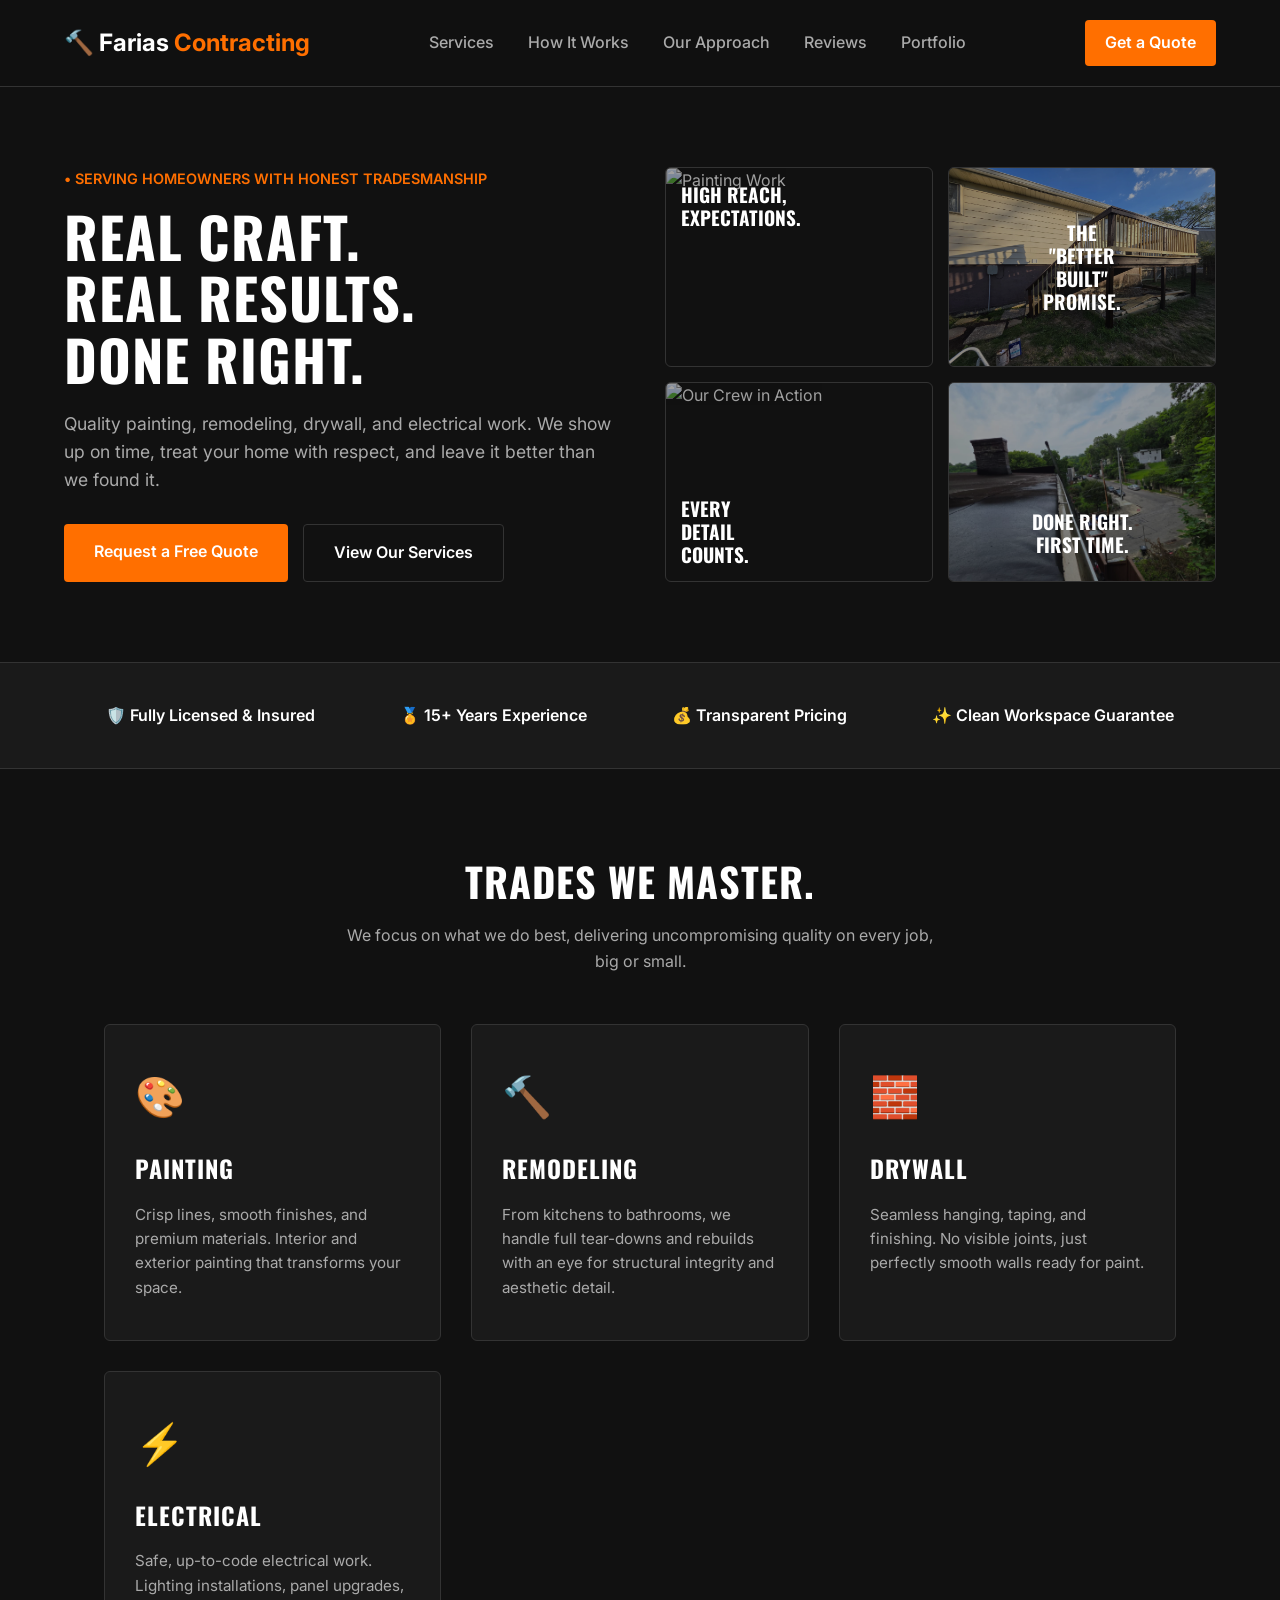
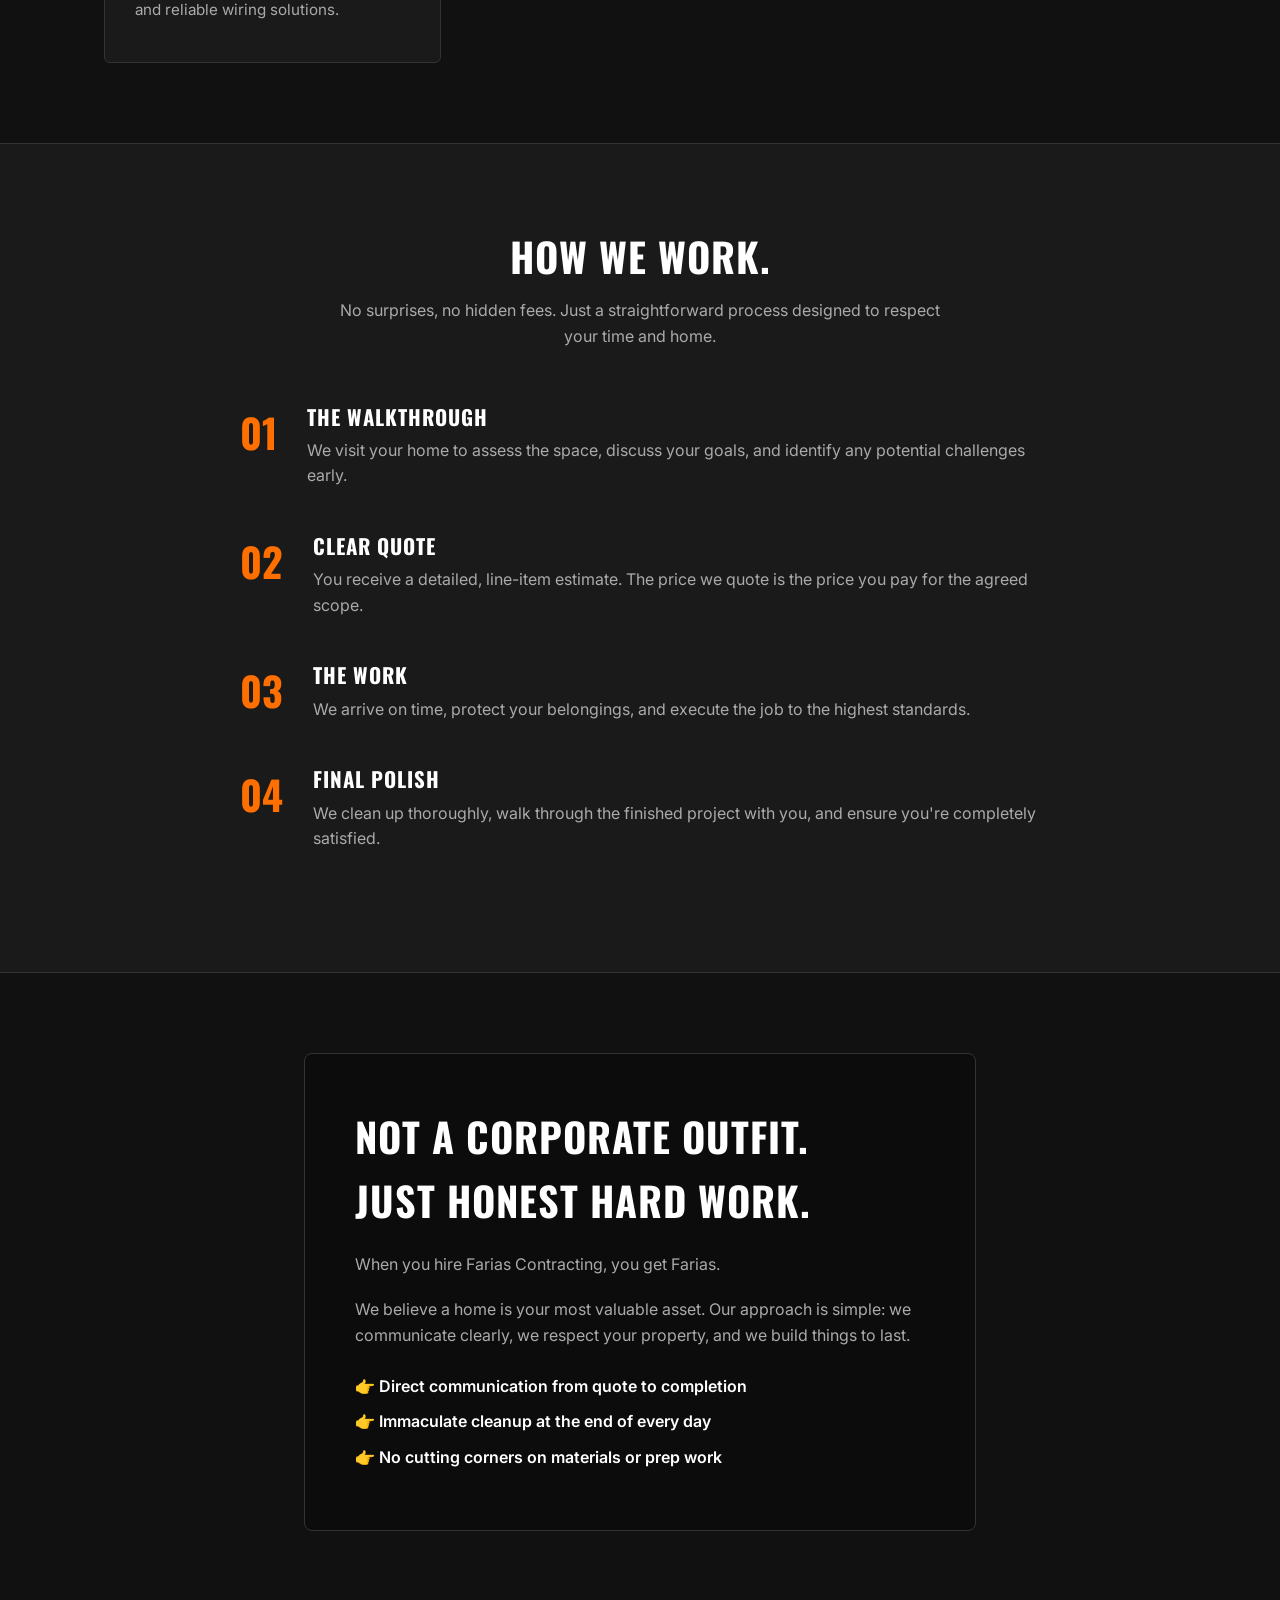
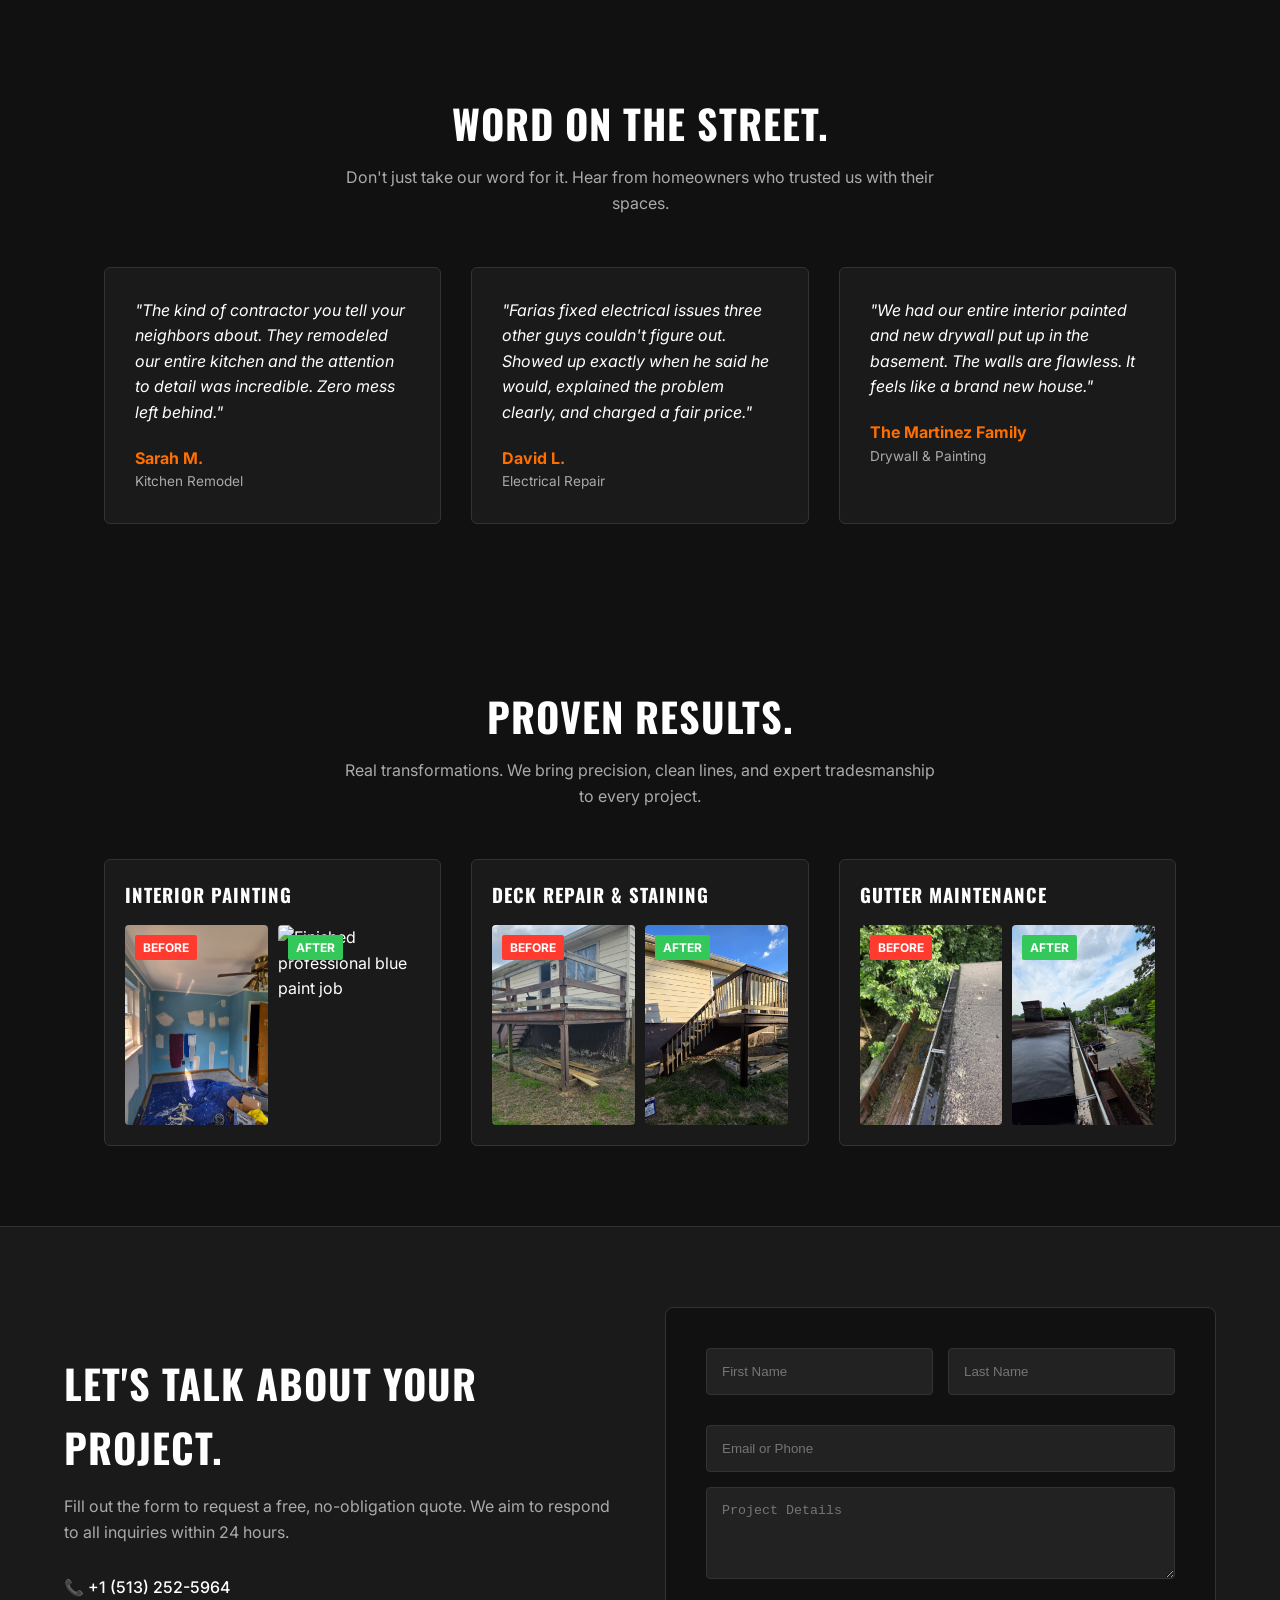
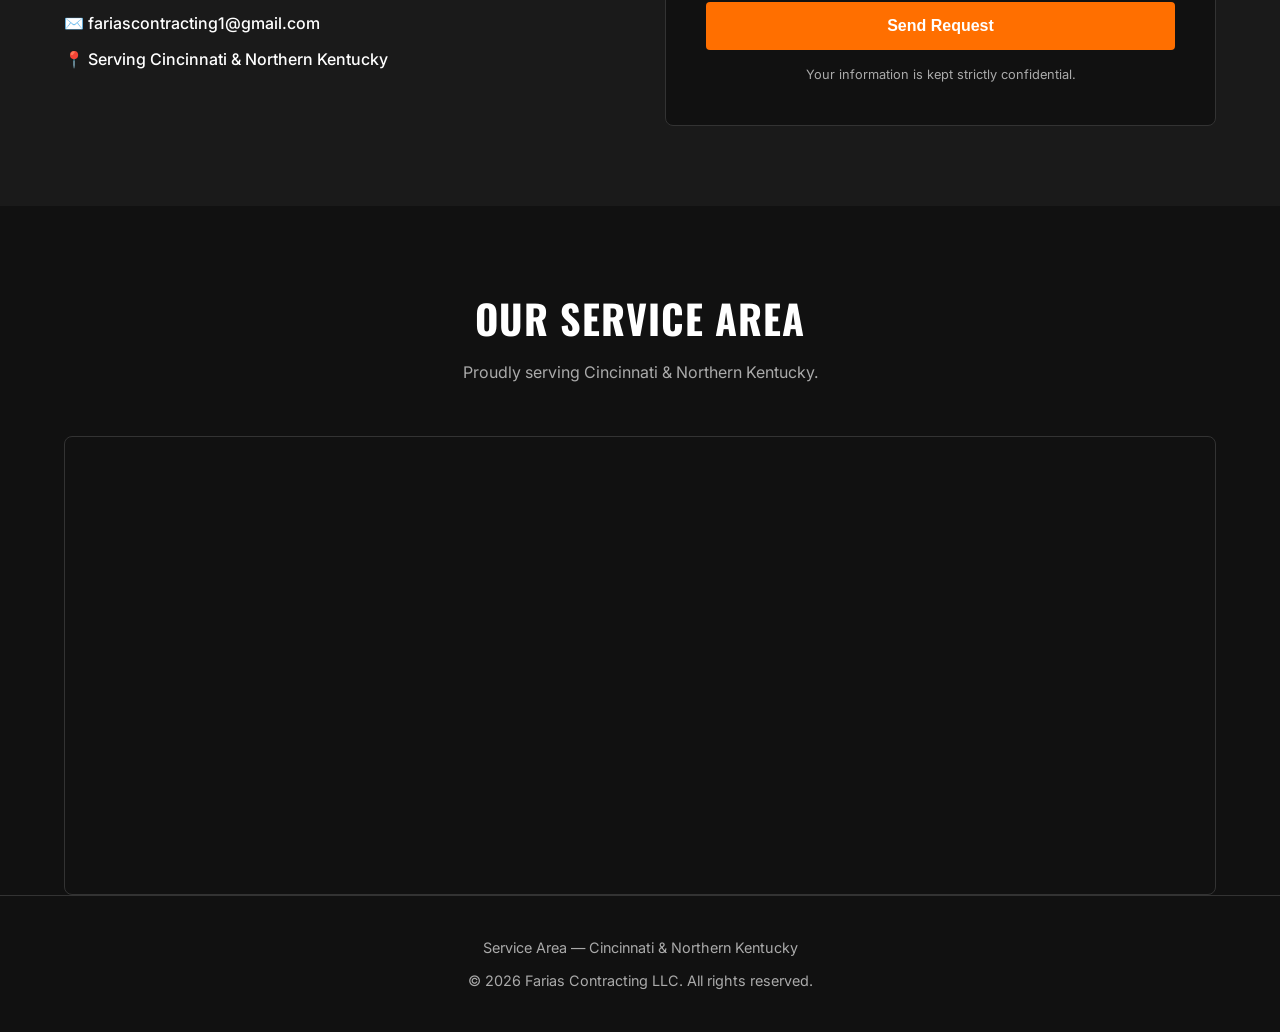
==== commit ebbb265d: "Update index.html" ====
--- a/index.html
+++ b/index.html
@@ -54,19 +54,19 @@
       <div class="hero-image-side">
         <div class="image-grid">
           <div class="grid-item">
-            <img src="painting-after.jpg" alt="Painting Work" />
+            <img src="painting-after.jpg?v=1.1" alt="Painting Work" />
             <div class="img-overlay-text text-left-top">HIGH REACH,<br><span class="highlight">EXPECTATIONS.</span></div>
           </div>
           <div class="grid-item">
-            <img src="deck-after.jpg" alt="Remodeling Work" />
+            <img src="deck-after.jpg?v=1.1" alt="Remodeling Work" />
             <div class="img-overlay-text text-center">THE<br>"BETTER BUILT"<br>PROMISE.</div>
           </div>
           <div class="grid-item">
-            <img src="crew 1.jpg" alt="Our Crew in Action" />
+            <img src="crew 1.jpg?v=1.1" alt="Our Crew in Action" />
             <div class="img-overlay-text text-left-bottom">EVERY<br>DETAIL<br>COUNTS.</div>
           </div>
           <div class="grid-item">
-            <img src="gutter-after.jpg" alt="Gutter Work" />
+            <img src="gutter-after.jpg?v=1.1" alt="Gutter Work" />
             <div class="img-overlay-text text-center-bottom">DONE RIGHT.<br>FIRST TIME.</div>
           </div>
         </div>
@@ -207,11 +207,11 @@
         <div class="split-view">
           <div class="pane">
             <span class="badge-pane">Before</span>
-            <img src="painting-before.jpg" alt="Room prep work before painting" />
+            <img src="painting-before.jpg?v=1.1" alt="Room prep work before painting" />
           </div>
           <div class="pane">
             <span class="badge-pane panel-after">After</span>
-            <img src="painting-after.jpg" alt="Finished professional blue paint job" />
+            <img src="painting-after.jpg?v=1.1" alt="Finished professional blue paint job" />
           </div>
         </div>
       </div>
@@ -222,11 +222,11 @@
         <div class="split-view">
           <div class="pane">
             <span class="badge-pane">Before</span>
-            <img src="deck-before.jpg" alt="Weathered deck before reconstruction" />
+            <img src="deck-before.jpg?v=1.1" alt="Weathered deck before reconstruction" />
           </div>
           <div class="pane">
             <span class="badge-pane panel-after">After</span>
-            <img src="deck-after.jpg" alt="Beautifully rebuilt and stained deck" />
+            <img src="deck-after.jpg?v=1.1" alt="Beautifully rebuilt and stained deck" />
           </div>
         </div>
       </div>
@@ -237,11 +237,11 @@
         <div class="split-view">
           <div class="pane">
             <span class="badge-pane">Before</span>
-            <img src="gutter-before.jpg" alt="Gutter clogged with debris" />
+            <img src="gutter-before.jpg?v=1.1" alt="Gutter clogged with debris" />
           </div>
           <div class="pane">
             <span class="badge-pane panel-after">After</span>
-            <img src="gutter-after.jpg" alt="Cleaned and clear gutter system" />
+            <img src="gutter-after.jpg?v=1.1" alt="Cleaned and clear gutter system" />
           </div>
         </div>
       </div>
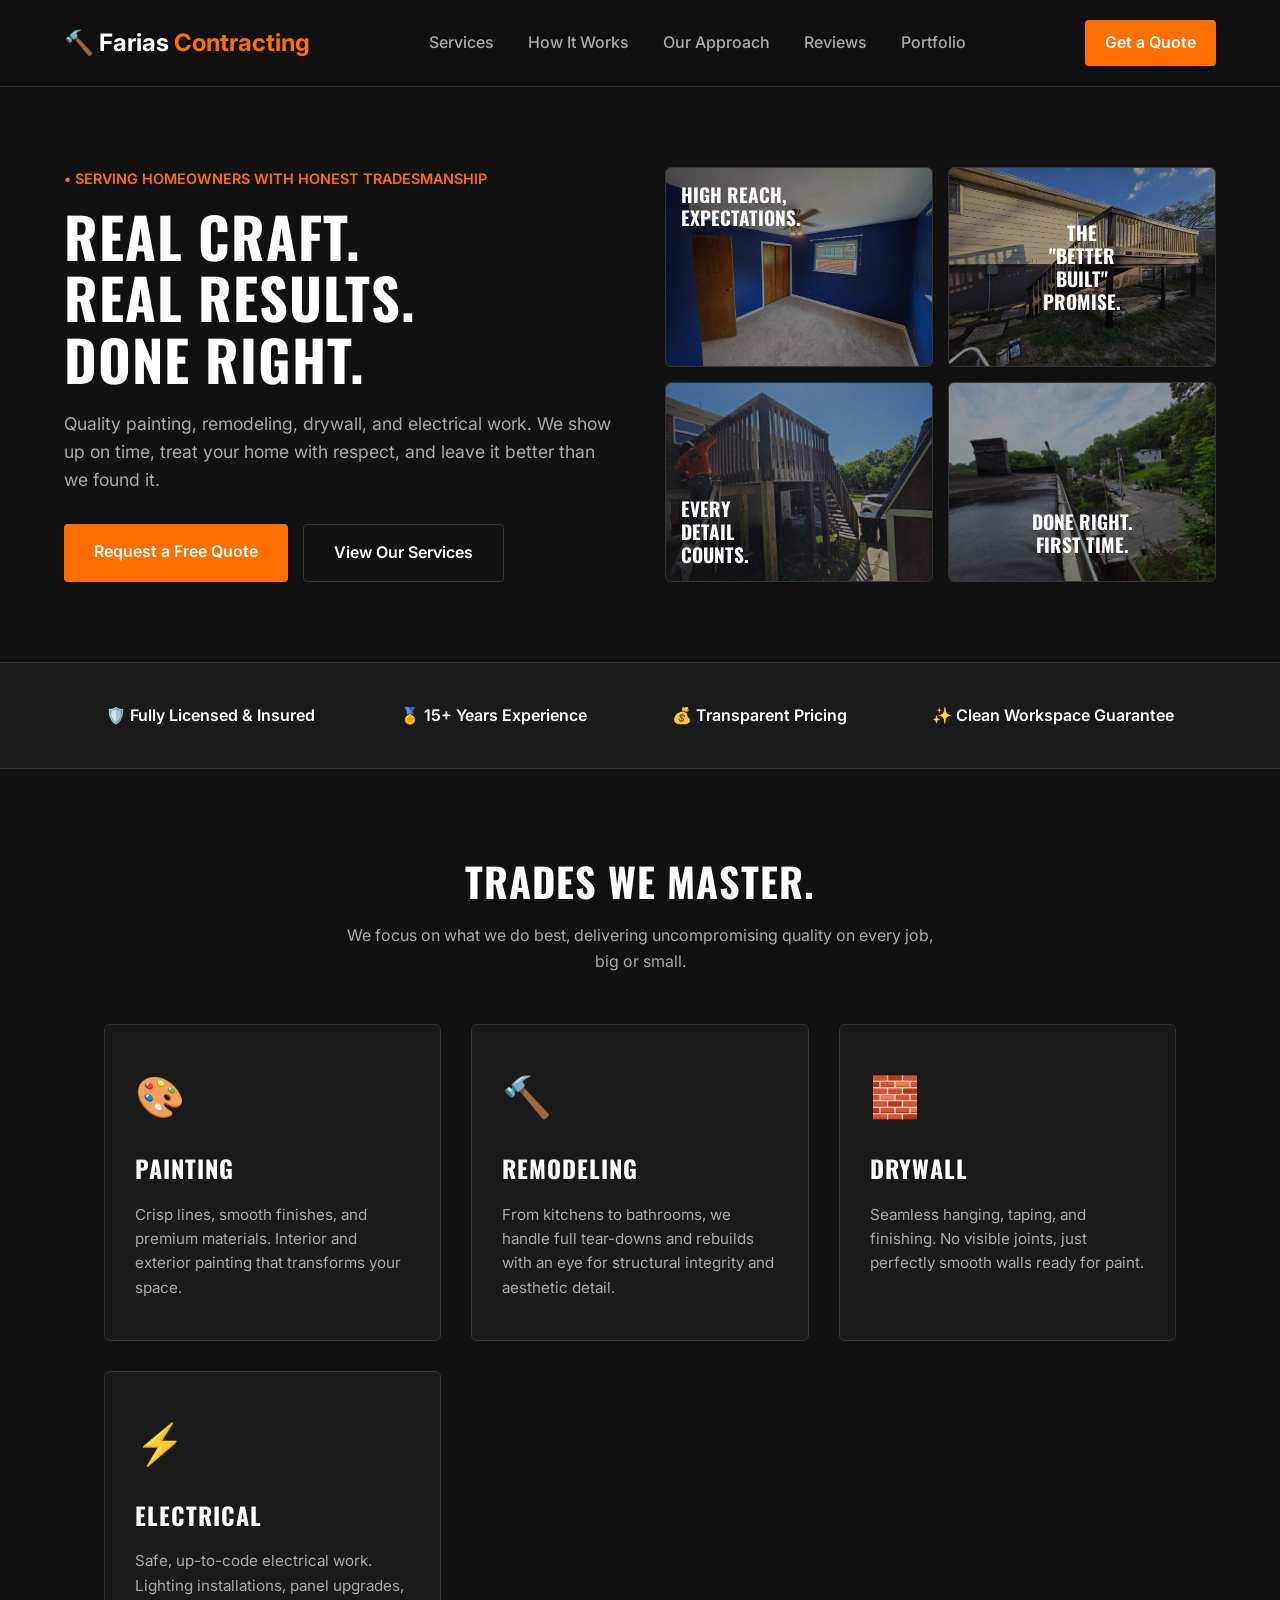
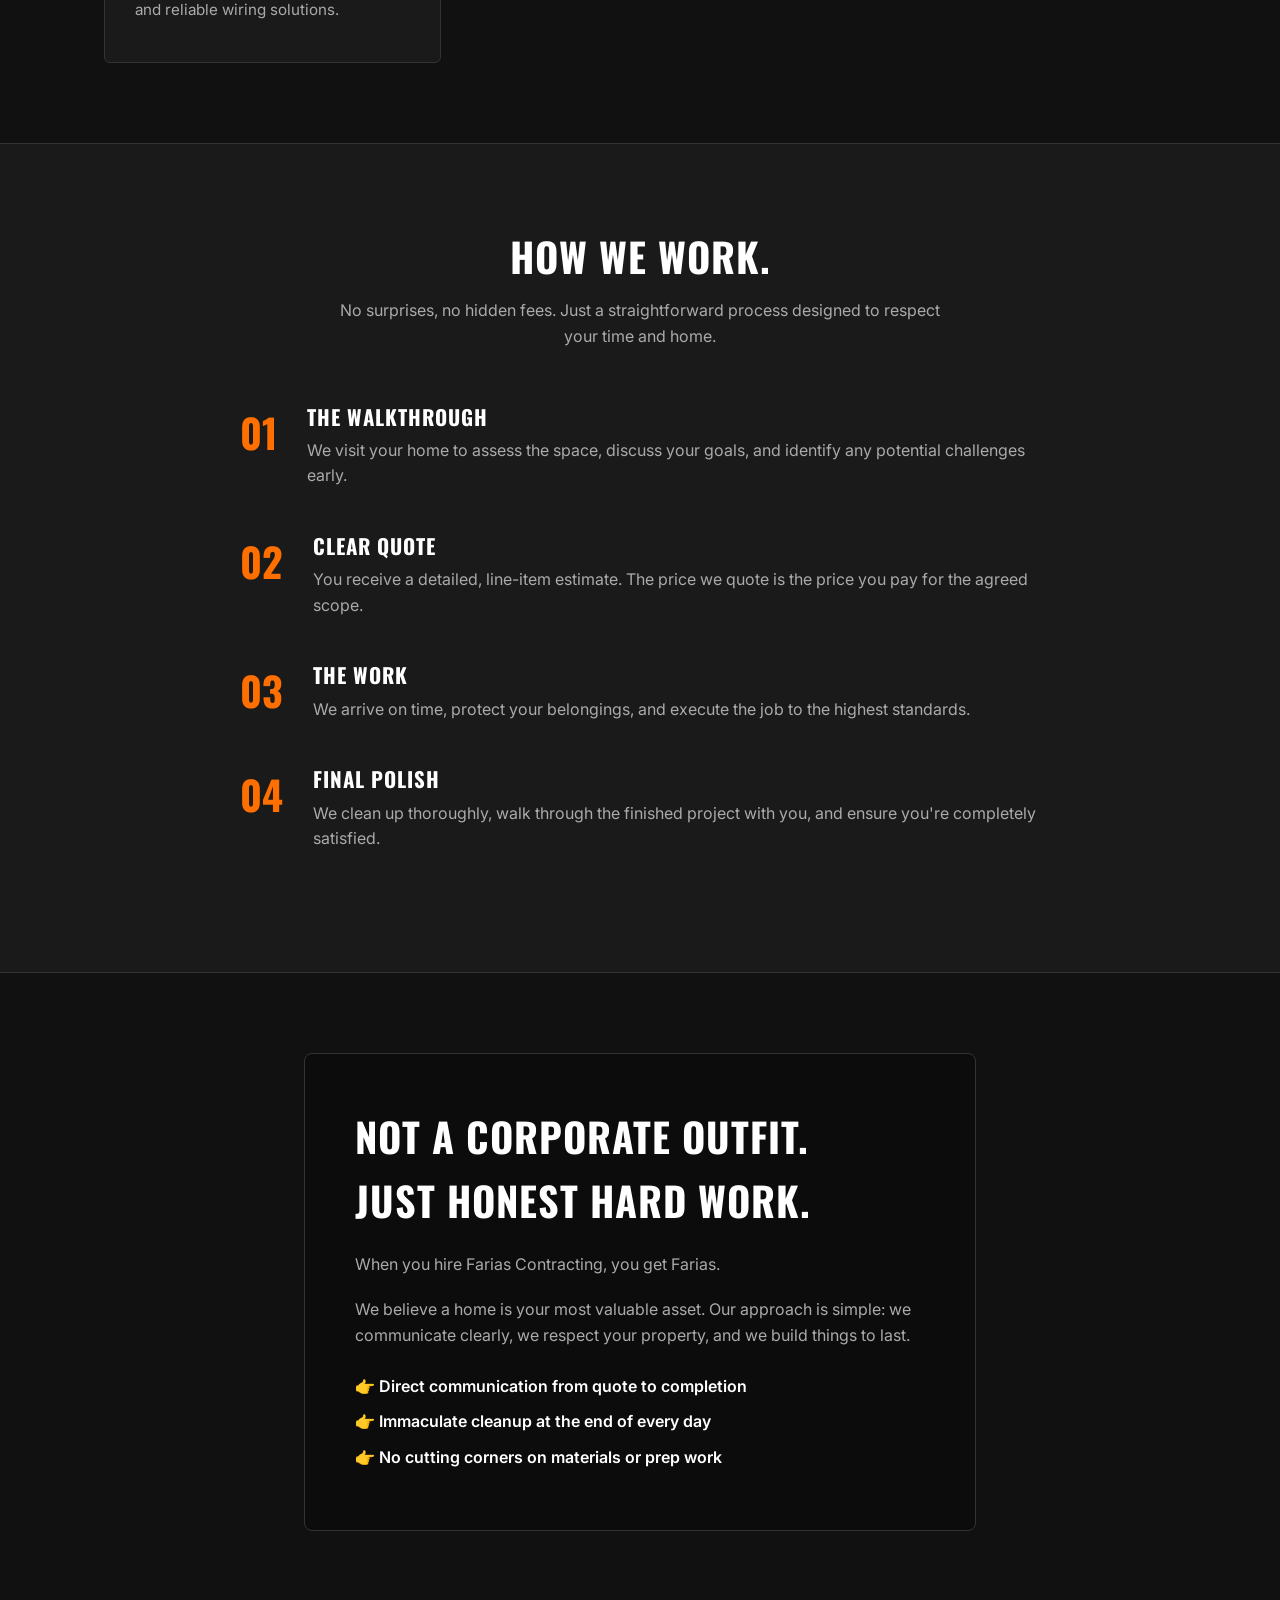
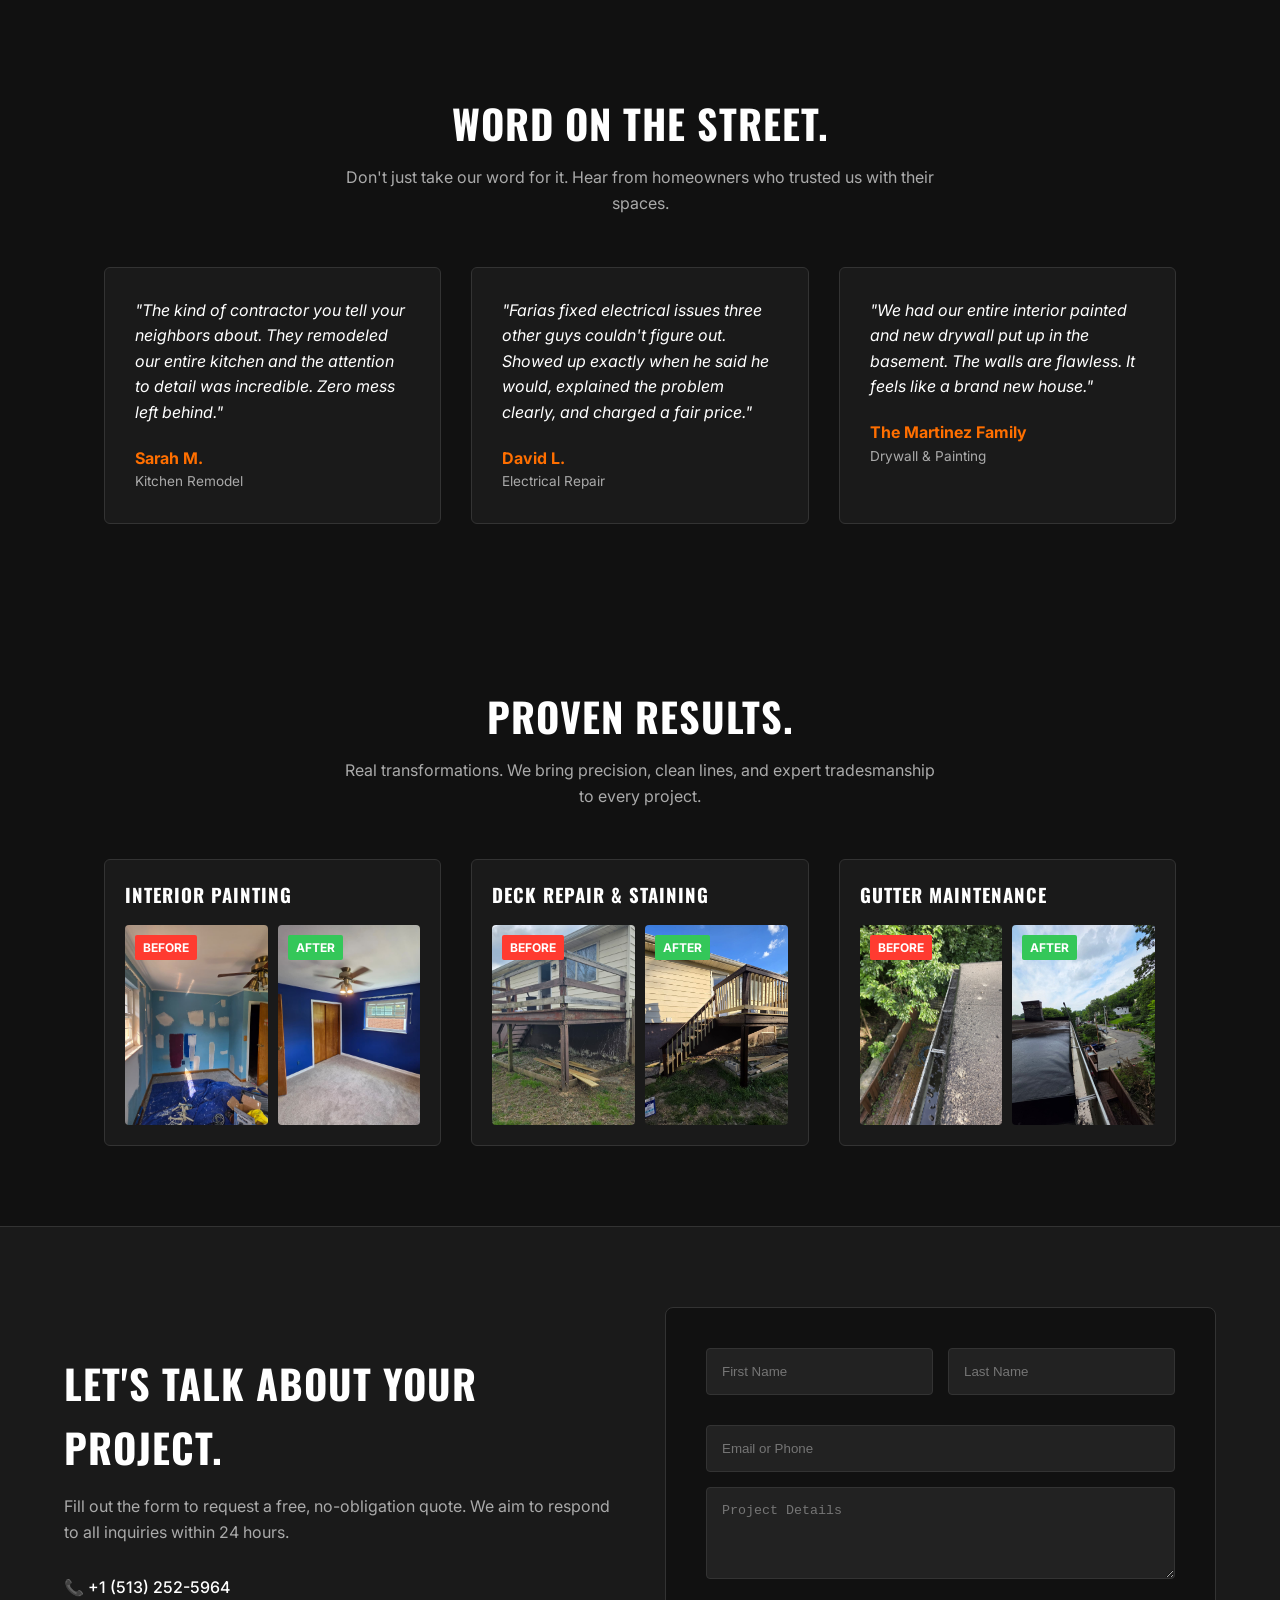
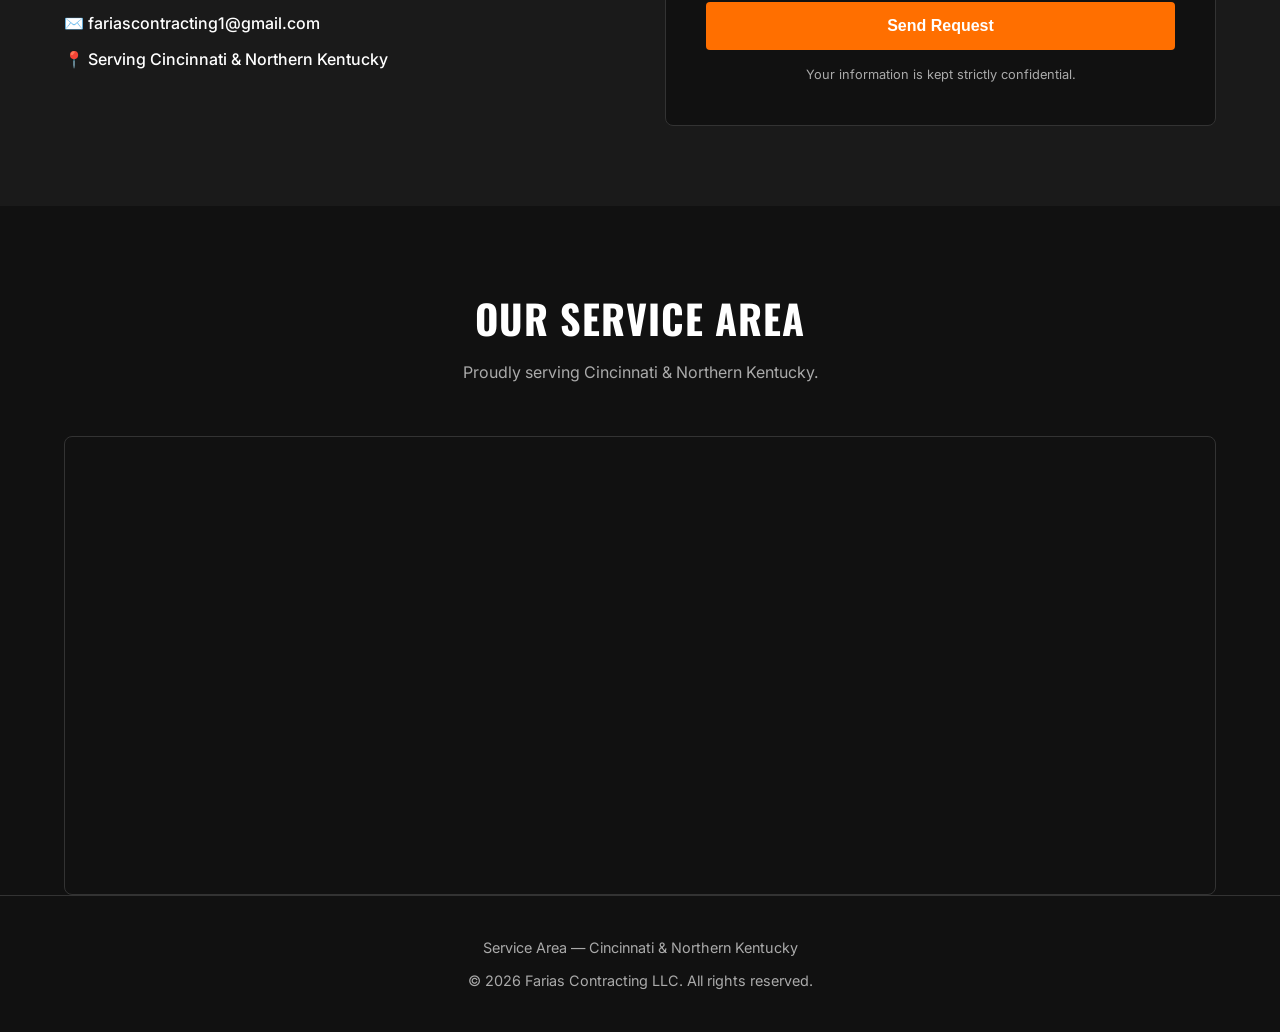
==== commit 56c9e469: "Update index.html" ====
--- a/index.html
+++ b/index.html
@@ -54,19 +54,19 @@
       <div class="hero-image-side">
         <div class="image-grid">
           <div class="grid-item">
-            <img src="painting-after.jpg?v=1.1" alt="Painting Work" />
+            <img src="painting-after.jpg?v=1.3" alt="Painting Work" />
             <div class="img-overlay-text text-left-top">HIGH REACH,<br><span class="highlight">EXPECTATIONS.</span></div>
           </div>
           <div class="grid-item">
-            <img src="deck-after.jpg?v=1.1" alt="Remodeling Work" />
+            <img src="deck-after.jpg?v=1.3" alt="Remodeling Work" />
             <div class="img-overlay-text text-center">THE<br>"BETTER BUILT"<br>PROMISE.</div>
           </div>
           <div class="grid-item">
-            <img src="crew 1.jpg?v=1.1" alt="Our Crew in Action" />
+            <img src="crew-1.jpg?v=1.3" alt="Our Crew in Action" />
             <div class="img-overlay-text text-left-bottom">EVERY<br>DETAIL<br>COUNTS.</div>
           </div>
           <div class="grid-item">
-            <img src="gutter-after.jpg?v=1.1" alt="Gutter Work" />
+            <img src="gutter-after.jpg?v=1.3" alt="Gutter Work" />
             <div class="img-overlay-text text-center-bottom">DONE RIGHT.<br>FIRST TIME.</div>
           </div>
         </div>
@@ -207,11 +207,11 @@
         <div class="split-view">
           <div class="pane">
             <span class="badge-pane">Before</span>
-            <img src="painting-before.jpg?v=1.1" alt="Room prep work before painting" />
+            <img src="painting-before.jpg?v=1.3" alt="Room prep work before painting" />
           </div>
           <div class="pane">
             <span class="badge-pane panel-after">After</span>
-            <img src="painting-after.jpg?v=1.1" alt="Finished professional blue paint job" />
+            <img src="painting-after.jpg?v=1.3" alt="Finished professional blue paint job" />
           </div>
         </div>
       </div>
@@ -222,11 +222,11 @@
         <div class="split-view">
           <div class="pane">
             <span class="badge-pane">Before</span>
-            <img src="deck-before.jpg?v=1.1" alt="Weathered deck before reconstruction" />
+            <img src="deck-before.jpg?v=1.3" alt="Weathered deck before reconstruction" />
           </div>
           <div class="pane">
             <span class="badge-pane panel-after">After</span>
-            <img src="deck-after.jpg?v=1.1" alt="Beautifully rebuilt and stained deck" />
+            <img src="deck-after.jpg?v=1.3" alt="Beautifully rebuilt and stained deck" />
           </div>
         </div>
       </div>
@@ -237,11 +237,11 @@
         <div class="split-view">
           <div class="pane">
             <span class="badge-pane">Before</span>
-            <img src="gutter-before.jpg?v=1.1" alt="Gutter clogged with debris" />
+            <img src="gutter-before.jpg?v=1.3" alt="Gutter clogged with debris" />
           </div>
           <div class="pane">
             <span class="badge-pane panel-after">After</span>
-            <img src="gutter-after.jpg?v=1.1" alt="Cleaned and clear gutter system" />
+            <img src="gutter-after.jpg?v=1.3" alt="Cleaned and clear gutter system" />
           </div>
         </div>
       </div>
